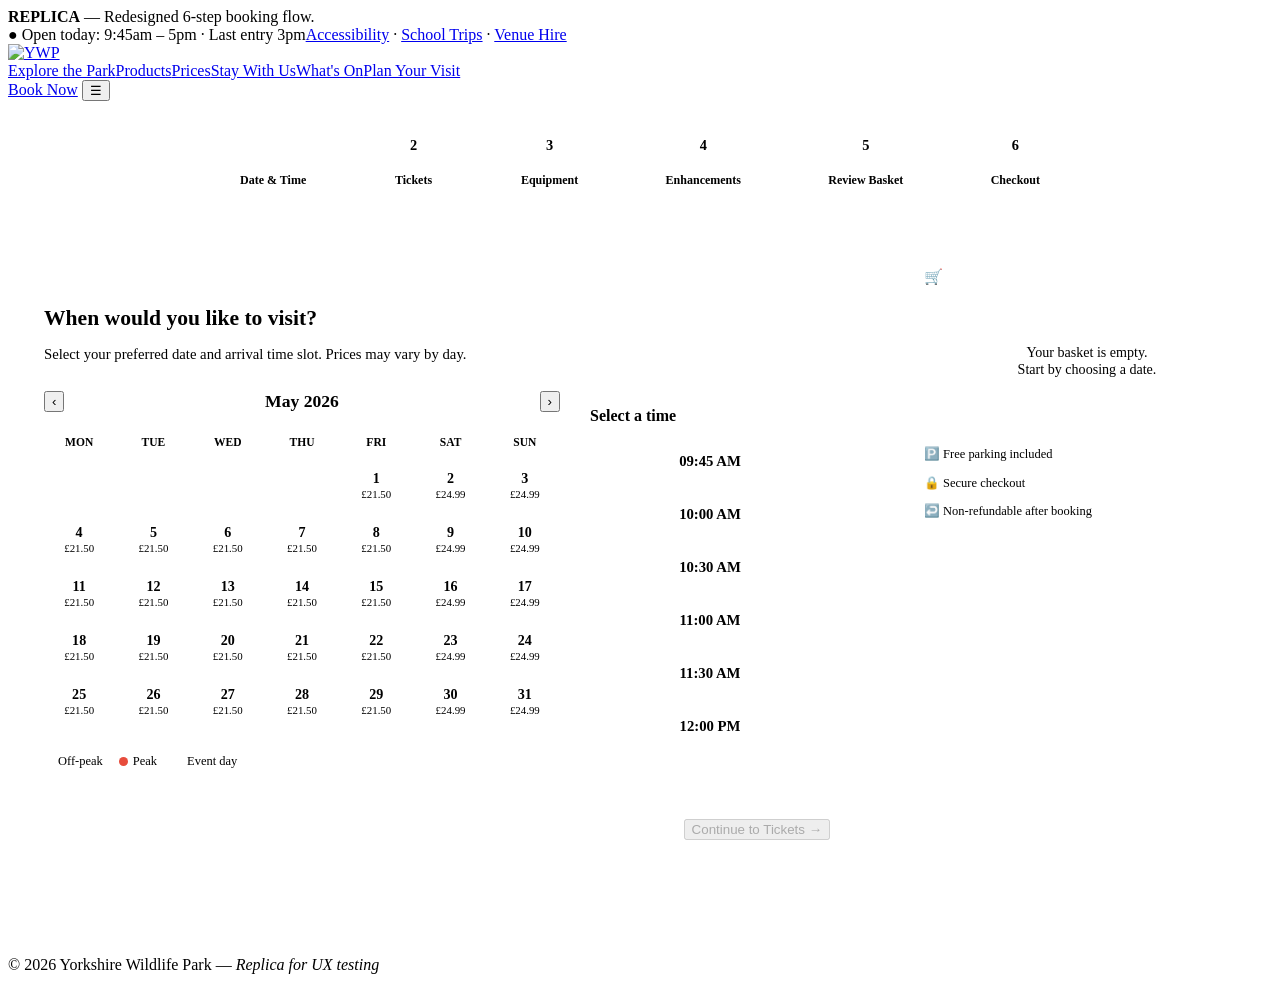
==== booking.html @ b97935c6 "Add files via upload" ====
<!doctype html>
<html lang="en">
<head>
<meta charset="utf-8">
<meta name="viewport" content="width=device-width,initial-scale=1">
<title>Book Your Visit — YWP Replica</title>
<link rel="stylesheet" href="css/styles.css">
<style>
/* =========================================================
   BOOKING FLOW v2 — 6-step journey per spec
   ========================================================= */

/* ---------- Progress stepper ---------- */
.booking-progress { background: var(--ywp-cream); padding: 24px 0; border-bottom: 1px solid var(--ywp-border); }
.stepper { display: flex; justify-content: space-between; position: relative; max-width: 800px; margin: 0 auto; }
.stepper::before { content:''; position:absolute; top:20px; left:50px; right:50px; height:3px; background:var(--ywp-border); z-index:0; }
.stepper::after { content:''; position:absolute; top:20px; left:50px; height:3px; background:var(--ywp-orange); z-index:1; transition:width 0.4s; width:var(--prog,0%); }
.st { position:relative; z-index:2; display:flex; flex-direction:column; align-items:center; gap:8px; }
.st .st-num { width:40px; height:40px; border-radius:50%; background:#fff; border:3px solid var(--ywp-border); display:flex; align-items:center; justify-content:center; font-weight:700; font-size:0.9rem; color:var(--ywp-muted); transition:all 0.3s; }
.st .st-label { font-size:0.75rem; font-weight:600; color:var(--ywp-muted); transition:color 0.3s; white-space:nowrap; }
.st.active .st-num { background:var(--ywp-green-700); border-color:var(--ywp-green-700); color:#fff; }
.st.active .st-label { color:var(--ywp-green-800); }
.st.done .st-num { background:var(--ywp-orange); border-color:var(--ywp-orange); color:#fff; }
.st.done .st-label { color:var(--ywp-orange-dk); }

/* ---------- Layout ---------- */
.bk-wrap { padding: 40px 0 80px; }
.bk-grid { display:grid; grid-template-columns:1fr 370px; gap:36px; align-items:start; }
.bk-panel { background:#fff; border-radius:var(--radius-lg); box-shadow:var(--shadow-sm); padding:36px; }
.bk-panel h2 { font-family:var(--font-body); font-size:1.35rem; font-weight:700; margin-bottom:6px; color:var(--ywp-green-900); }
.bk-panel .sub { color:var(--ywp-muted); font-size:0.92rem; margin-bottom:28px; }
.sp { display:none; }
.sp.vis { display:block; }

/* ---------- Step nav ---------- */
.snav { display:flex; justify-content:space-between; margin-top:30px; padding-top:20px; border-top:1px solid var(--ywp-border); }
.snav .bk-back { background:none; border:2px solid var(--ywp-border); color:var(--ywp-muted); padding:12px 24px; border-radius:999px; font-weight:700; font-family:var(--font-body); font-size:0.92rem; cursor:pointer; transition:all 0.15s; }
.snav .bk-back:hover { border-color:var(--ywp-green-700); color:var(--ywp-green-700); }
.snav .skip-link { align-self:center; font-size:0.88rem; color:var(--ywp-muted); }
.snav .skip-link a { color:var(--ywp-green-700); font-weight:600; }

/* ---------- STEP 1: Date & Time ---------- */
.dt-layout { display:grid; grid-template-columns:1fr 240px; gap:30px; }
.cal-head { display:flex; justify-content:space-between; align-items:center; margin-bottom:16px; }
.cal-head h3 { font-family:var(--font-body); font-size:1.1rem; color:var(--ywp-text); margin:0; }
.cal-arrows { display:flex; gap:6px; }
.cal-arrows button { width:34px; height:34px; border-radius:50%; border:2px solid var(--ywp-border); background:#fff; cursor:pointer; font-size:1rem; color:var(--ywp-green-800); transition:all 0.15s; }
.cal-arrows button:hover { background:var(--ywp-green-700); color:#fff; border-color:var(--ywp-green-700); }
.cg { display:grid; grid-template-columns:repeat(7,1fr); gap:4px; }
.cg .cdl { text-align:center; font-size:0.72rem; font-weight:700; color:var(--ywp-muted); padding:8px 0; text-transform:uppercase; }
.cg .cd { text-align:center; padding:8px 2px; border-radius:var(--radius-sm); cursor:pointer; border:2px solid transparent; transition:all 0.15s; position:relative; }
.cg .cd:hover { background:var(--ywp-cream); }
.cg .cd.sel { background:var(--ywp-green-700); color:#fff; border-color:var(--ywp-green-700); }
.cg .cd .cdn { font-weight:700; font-size:0.88rem; display:block; }
.cg .cd .cdp { font-size:0.68rem; color:var(--ywp-muted); display:block; margin-top:1px; }
.cg .cd.sel .cdp { color:rgba(255,255,255,0.8); }
.cg .cd.empty { cursor:default; }
.cg .cd.empty:hover { background:none; }
.cg .cd .cev { display:inline-block; width:7px; height:7px; border-radius:50%; background:var(--ywp-orange); position:absolute; top:4px; right:4px; }
.cal-legend { display:flex; gap:16px; margin-top:14px; padding-top:14px; border-top:1px solid var(--ywp-border); font-size:0.78rem; color:var(--ywp-muted); }
.cal-legend span { display:flex; align-items:center; gap:5px; }
.cal-legend .ldot { width:9px; height:9px; border-radius:50%; display:inline-block; }
.ldot.off { background:var(--ywp-green-500); }
.ldot.peak { background:#e74c3c; }
.ldot.ev { background:var(--ywp-orange); }

/* Time selector */
.time-panel h3 { font-family:var(--font-body); font-size:1rem; color:var(--ywp-text); margin-bottom:14px; }
.time-slots { display:flex; flex-direction:column; gap:8px; }
.ts { padding:14px 16px; border:2px solid var(--ywp-border); border-radius:var(--radius-sm); cursor:pointer; font-weight:600; font-size:0.92rem; color:var(--ywp-text); text-align:center; transition:all 0.15s; }
.ts:hover { border-color:var(--ywp-green-600); background:var(--ywp-cream); }
.ts.sel { border-color:var(--ywp-green-700); background:var(--ywp-green-700); color:#fff; }

.date-summary { background:var(--ywp-cream); border-radius:var(--radius-md); padding:16px 20px; margin-top:20px; display:none; }
.date-summary.vis { display:block; }
.date-summary h4 { font-family:var(--font-body); font-size:0.95rem; margin-bottom:4px; color:var(--ywp-green-800); }
.date-summary p { font-size:0.88rem; color:var(--ywp-muted); }

/* ---------- STEP 2: Tickets ---------- */
.acc-toggle { display:flex; align-items:center; justify-content:space-between; background:var(--ywp-cream); border-radius:var(--radius-md); padding:14px 20px; margin-bottom:24px; }
.acc-toggle span { font-weight:700; font-size:0.92rem; color:var(--ywp-text); }
.toggle-sw { position:relative; width:50px; height:28px; cursor:pointer; }
.toggle-sw input { opacity:0; width:0; height:0; }
.toggle-sw .slider { position:absolute; inset:0; background:var(--ywp-border); border-radius:14px; transition:0.3s; }
.toggle-sw .slider::before { content:''; position:absolute; width:22px; height:22px; border-radius:50%; background:#fff; left:3px; top:3px; transition:0.3s; }
.toggle-sw input:checked + .slider { background:var(--ywp-green-700); }
.toggle-sw input:checked + .slider::before { transform:translateX(22px); }

.tg-label { font-weight:700; font-size:0.82rem; text-transform:uppercase; letter-spacing:0.06em; color:var(--ywp-green-700); margin:24px 0 10px; padding-bottom:8px; border-bottom:2px solid var(--ywp-cream); }
.tg-label:first-of-type { margin-top:0; }

.tr { display:grid; grid-template-columns:1fr auto auto; gap:14px; padding:14px 0; border-bottom:1px solid var(--ywp-border); align-items:center; }
.tr:last-child { border-bottom:none; }
.tr .tn { font-weight:700; font-size:0.92rem; color:var(--ywp-text); }
.tr .td { font-size:0.8rem; color:var(--ywp-muted); margin-top:2px; }
.tr .tp { font-weight:700; font-size:0.95rem; color:var(--ywp-green-800); white-space:nowrap; }
.qc { display:flex; align-items:center; gap:6px; }
.qc button { width:34px; height:34px; border-radius:50%; border:none; background:var(--ywp-green-700); color:#fff; font-size:1.1rem; font-weight:700; cursor:pointer; display:flex; align-items:center; justify-content:center; transition:background 0.15s; }
.qc button:hover { background:var(--ywp-green-800); }
.qc .qv { width:34px; text-align:center; font-weight:700; font-size:1rem; }

.acc-group { display:none; }
.acc-group.vis { display:block; }

/* ---------- STEP 3 & 4: Cards (Equipment / Enhancements) ---------- */
.card-step-grid { display:grid; grid-template-columns:repeat(3,1fr); gap:24px; }
.cat-label { font-weight:700; font-size:0.88rem; text-transform:uppercase; letter-spacing:0.05em; color:var(--ywp-green-700); margin:30px 0 16px; }
.cat-label:first-of-type { margin-top:0; }
.pcard { background:#fff; border:2px solid var(--ywp-border); border-radius:var(--radius-lg); overflow:hidden; display:flex; flex-direction:column; transition:border-color 0.15s, transform 0.15s; }
.pcard:hover { border-color:var(--ywp-green-600); transform:translateY(-2px); }
.pcard.added { border-color:var(--ywp-orange); }
.pcard-img { height:160px; background-size:cover; background-position:center; }
.pcard-body { padding:20px; flex:1; display:flex; flex-direction:column; }
.pcard-body h4 { font-family:var(--font-body); font-weight:700; font-size:1rem; color:var(--ywp-text); margin-bottom:6px; }
.pcard-body p { font-size:0.85rem; color:var(--ywp-muted); line-height:1.4; margin-bottom:12px; flex:1; }
.pcard-price { font-weight:700; font-size:1.05rem; color:var(--ywp-orange); margin-bottom:14px; }
.pcard-qty { display:flex; align-items:center; gap:8px; }
.pcard-qty button { width:34px; height:34px; border-radius:50%; border:none; background:var(--ywp-green-700); color:#fff; font-size:1.1rem; font-weight:700; cursor:pointer; }
.pcard-qty button:hover { background:var(--ywp-green-800); }
.pcard-qty .pqv { min-width:30px; text-align:center; font-weight:700; font-size:1rem; }

/* ---------- STEP 5: Review ---------- */
.rv-section { background:var(--ywp-cream); border-radius:var(--radius-md); padding:22px; margin-bottom:20px; }
.rv-section h4 { font-family:var(--font-body); font-weight:700; font-size:0.85rem; text-transform:uppercase; letter-spacing:0.05em; color:var(--ywp-green-700); margin-bottom:12px; display:flex; justify-content:space-between; align-items:center; }
.rv-section h4 a { font-size:0.78rem; color:var(--ywp-orange); text-transform:none; letter-spacing:0; }
.rv-line { display:flex; justify-content:space-between; padding:7px 0; font-size:0.92rem; border-bottom:1px solid rgba(0,0,0,0.06); }
.rv-line:last-child { border-bottom:none; }
.rv-line .rvl { color:var(--ywp-text); }
.rv-line .rvv { font-weight:700; color:var(--ywp-green-800); }
.rv-total { display:flex; justify-content:space-between; padding:18px 0 0; margin-top:10px; border-top:3px solid var(--ywp-green-700); font-size:1.2rem; font-weight:700; color:var(--ywp-green-800); }
.promo-row { display:flex; gap:10px; margin-top:16px; }
.promo-row input { flex:1; padding:10px 14px; border:2px solid var(--ywp-border); border-radius:var(--radius-sm); font-family:var(--font-body); font-size:0.92rem; }
.promo-row input:focus { outline:none; border-color:var(--ywp-green-600); }

/* ---------- STEP 6: Checkout ---------- */
.form-row { display:grid; grid-template-columns:1fr 1fr; gap:16px; margin-bottom:16px; }
.form-row.full { grid-template-columns:1fr; }
.ff label { display:block; font-size:0.78rem; font-weight:700; color:var(--ywp-muted); text-transform:uppercase; letter-spacing:0.04em; margin-bottom:6px; }
.ff input, .ff select { width:100%; padding:12px 14px; border:2px solid var(--ywp-border); border-radius:var(--radius-sm); font-family:var(--font-body); font-size:0.92rem; }
.ff input:focus, .ff select:focus { outline:none; border-color:var(--ywp-green-600); }
.don-box { background:var(--ywp-cream); border-radius:var(--radius-md); padding:16px 20px; margin:24px 0; display:flex; gap:12px; align-items:flex-start; }
.don-box input[type="checkbox"] { margin-top:3px; width:18px; height:18px; accent-color:var(--ywp-green-700); }
.don-box label { font-size:0.9rem; color:var(--ywp-text); cursor:pointer; }

/* ---------- Sidebar basket ---------- */
.sb { position:sticky; top:90px; }
.sbc { background:#fff; border-radius:var(--radius-lg); box-shadow:var(--shadow-sm); overflow:hidden; }
.sb-hd { background:var(--ywp-green-800); color:#fff; padding:16px 22px; font-weight:700; font-size:0.95rem; }
.sb-bd { padding:18px 22px; }
.sb-empty { text-align:center; padding:24px 0; color:var(--ywp-muted); font-size:0.88rem; }
.sb-ln { display:flex; justify-content:space-between; padding:7px 0; font-size:0.88rem; border-bottom:1px solid var(--ywp-border); }
.sb-ln:last-of-type { border-bottom:none; }
.sb-ln .sbi { color:var(--ywp-text); }
.sb-ln .sba { font-weight:700; color:var(--ywp-green-800); }
.sb-disc { display:flex; justify-content:space-between; padding:7px 0; font-size:0.85rem; color:var(--ywp-orange); font-weight:600; }
.sb-tot { display:flex; justify-content:space-between; padding:14px 0 0; margin-top:8px; border-top:3px solid var(--ywp-green-700); font-weight:700; font-size:1.1rem; color:var(--ywp-green-800); }
.sb-ft { padding:0 22px 22px; }
.sb-ft .btn { width:100%; text-align:center; }
.sb-note { text-align:center; font-size:0.75rem; color:var(--ywp-muted); margin-top:8px; }
.sb-re { padding:14px 22px; background:var(--ywp-cream); border-top:1px solid var(--ywp-border); }
.sb-re p { font-size:0.78rem; color:var(--ywp-muted); margin-bottom:3px; }
.sb-re p:last-child { margin-bottom:0; }

/* ---------- Responsive ---------- */
@media (max-width:900px) {
  .bk-grid { grid-template-columns:1fr; }
  .sb { position:static; }
  .dt-layout { grid-template-columns:1fr; }
  .card-step-grid { grid-template-columns:repeat(2,1fr); }
  .form-row { grid-template-columns:1fr; }
}
@media (max-width:600px) {
  .stepper { gap:2px; }
  .st .st-label { font-size:0.65rem; }
  .card-step-grid { grid-template-columns:1fr; }
}
</style>
</head>
<body>

<div class="replica-banner"><strong>REPLICA</strong> — Redesigned 6-step booking flow.</div>
<div class="top-strip"><div class="container"><span class="open-now">● Open today: 9:45am – 5pm · Last entry 3pm</span><span><a href="#">Accessibility</a> · <a href="#">School Trips</a> · <a href="#">Venue Hire</a></span></div></div>
<header class="site-header"><div class="container">
  <a href="index.html" class="logo"><img src="https://www.yorkshirewildlifepark.com/media/x43p1ox4/ywp-primary-logo.svg" alt="YWP" class="logo-img"></a>
  <nav class="main-nav" id="main-nav"><a href="explore.html">Explore the Park</a><a href="products.html">Products</a><a href="tickets.html">Prices</a><a href="short-breaks.html">Stay With Us</a><a href="#">What's On</a><a href="plan.html">Plan Your Visit</a></nav>
  <a href="booking.html" class="btn btn-primary btn-sm">Book Now</a>
  <button class="mobile-toggle" aria-label="Menu" onclick="document.getElementById('main-nav').classList.toggle('open')">☰</button>
</div></header>

<!-- Stepper -->
<div class="booking-progress"><div class="container">
  <div class="stepper" id="stepper" style="--prog:0%;">
    <div class="st active" data-s="1"><span class="st-num">1</span><span class="st-label">Date &amp; Time</span></div>
    <div class="st" data-s="2"><span class="st-num">2</span><span class="st-label">Tickets</span></div>
    <div class="st" data-s="3"><span class="st-num">3</span><span class="st-label">Equipment</span></div>
    <div class="st" data-s="4"><span class="st-num">4</span><span class="st-label">Enhancements</span></div>
    <div class="st" data-s="5"><span class="st-num">5</span><span class="st-label">Review Basket</span></div>
    <div class="st" data-s="6"><span class="st-num">6</span><span class="st-label">Checkout</span></div>
  </div>
</div></div>

<div class="bk-wrap"><div class="container"><div class="bk-grid">

<!-- ===================== MAIN ===================== -->
<div id="mainCol">

<!-- STEP 1 -->
<div class="bk-panel sp vis" id="s1">
  <h2>When would you like to visit?</h2>
  <p class="sub">Select your preferred date and arrival time slot. Prices may vary by day.</p>
  <div class="dt-layout">
    <div>
      <div class="cal-head"><button class="cal-arrows" onclick="cM(-1)">‹</button><h3 id="cMo"></h3><button class="cal-arrows" onclick="cM(1)">›</button></div>
      <div class="cg" id="cG"></div>
      <div class="cal-legend">
        <span><span class="ldot off"></span> Off-peak</span>
        <span><span class="ldot peak"></span> Peak</span>
        <span><span class="ldot ev"></span> Event day</span>
      </div>
    </div>
    <div class="time-panel">
      <h3>Select a time</h3>
      <div class="time-slots" id="tSlots">
        <div class="ts" onclick="selTime(this,'09:45')">09:45 AM</div>
        <div class="ts" onclick="selTime(this,'10:00')">10:00 AM</div>
        <div class="ts" onclick="selTime(this,'10:30')">10:30 AM</div>
        <div class="ts" onclick="selTime(this,'11:00')">11:00 AM</div>
        <div class="ts" onclick="selTime(this,'11:30')">11:30 AM</div>
        <div class="ts" onclick="selTime(this,'12:00')">12:00 PM</div>
      </div>
    </div>
  </div>
  <div class="date-summary" id="dSum"><h4 id="dSumT"></h4><p id="dSumD"></p></div>
  <div class="snav"><div></div><button class="btn btn-primary" id="s1n" disabled onclick="go(2)">Continue to Tickets →</button></div>
</div>

<!-- STEP 2 -->
<div class="bk-panel sp" id="s2">
  <h2>Select your tickets</h2>
  <p class="sub">Prices shown for your selected date. Book online and save £3.50pp.</p>
  <div class="acc-toggle"><span>Show Accessible Tickets</span><label class="toggle-sw"><input type="checkbox" id="accTog" onchange="togAcc()"><span class="slider"></span></label></div>

  <div class="tg-label">Standard Tickets</div>
  <div class="tr"><div><div class="tn">Adult Admission</div><div class="td">Ages 16+</div></div><div class="tp">£21.50</div><div class="qc"><button onclick="adj('adult',-1)">−</button><span class="qv" id="q-adult">0</span><button onclick="adj('adult',1)">+</button></div></div>
  <div class="tr"><div><div class="tn">Concession Admission</div><div class="td">Senior 65+ or Student (NUS / TOTUM required)</div></div><div class="tp">£20.50</div><div class="qc"><button onclick="adj('conc',-1)">−</button><span class="qv" id="q-conc">0</span><button onclick="adj('conc',1)">+</button></div></div>
  <div class="tr"><div><div class="tn">Child Admission</div><div class="td">Ages 3–15. Must be accompanied by an adult.</div></div><div class="tp">£17.50</div><div class="qc"><button onclick="adj('child',-1)">−</button><span class="qv" id="q-child">0</span><button onclick="adj('child',1)">+</button></div></div>
  <div class="tr"><div><div class="tn">Under 3 Admission</div><div class="td">Free entry.</div></div><div class="tp">Free</div><div class="qc"><button onclick="adj('u3',-1)">−</button><span class="qv" id="q-u3">0</span><button onclick="adj('u3',1)">+</button></div></div>

  <div class="acc-group" id="accGrp">
    <div class="tg-label">Accessible Tickets</div>
    <div class="tr"><div><div class="tn">Accessible Adult</div><div class="td">Ages 16+. Blue Badge, DLA, PIP or similar required.</div></div><div class="tp">£13.50</div><div class="qc"><button onclick="adj('aa',-1)">−</button><span class="qv" id="q-aa">0</span><button onclick="adj('aa',1)">+</button></div></div>
    <div class="tr"><div><div class="tn">Accessible Child</div><div class="td">Ages 3–15. ID required.</div></div><div class="tp">£9.50</div><div class="qc"><button onclick="adj('ac',-1)">−</button><span class="qv" id="q-ac">0</span><button onclick="adj('ac',1)">+</button></div></div>
    <div class="tr"><div><div class="tn">Accessible Concession</div><div class="td">Senior 65+ or Student. ID required.</div></div><div class="tp">£12.50</div><div class="qc"><button onclick="adj('acon',-1)">−</button><span class="qv" id="q-acon">0</span><button onclick="adj('acon',1)">+</button></div></div>
    <div class="tr"><div><div class="tn">Official Carer</div><div class="td">One per accessible ticket holder.</div></div><div class="tp">£8.00</div><div class="qc"><button onclick="adj('carer',-1)">−</button><span class="qv" id="q-carer">0</span><button onclick="adj('carer',1)">+</button></div></div>
  </div>

  <div class="snav"><button class="bk-back" onclick="go(1)">← Back</button><button class="btn btn-primary" id="s2n" disabled onclick="go(3)">Continue to Equipment →</button></div>
</div>

<!-- STEP 3 -->
<div class="bk-panel sp" id="s3">
  <h2>Equipment Hire</h2>
  <p class="sub">Need any support equipment for your visit? These are practical essentials — skip if not needed.</p>
  <div class="card-step-grid" id="equipGrid">
    <div class="pcard" data-eid="wheelchair">
      <div class="pcard-img" style="background-image:url('https://www.yorkshirewildlifepark.com/media/0xfhej5p/ben-harrison-photography-www-benharrisonphotography-co-uk-53.jpg');"></div>
      <div class="pcard-body">
        <h4>Wheelchair Hire</h4>
        <p>Free wheelchair hire. Available from Guest Services when you check in.</p>
        <div class="pcard-price">Free</div>
        <div class="pcard-qty"><button onclick="adjE('wheelchair',-1)">−</button><span class="pqv" id="eq-wheelchair">0</span><button onclick="adjE('wheelchair',1)">+</button></div>
      </div>
    </div>
    <div class="pcard" data-eid="pushchair">
      <div class="pcard-img" style="background-image:url('https://www.yorkshirewildlifepark.com/media/px0isaks/oasis-adventure-play-zip-wire.jpg');"></div>
      <div class="pcard-body">
        <h4>Single Pushchair Hire</h4>
        <p>Perfect for younger guests. Available from 9:45am for the entire day.</p>
        <div class="pcard-price">£10.00</div>
        <div class="pcard-qty"><button onclick="adjE('pushchair',-1)">−</button><span class="pqv" id="eq-pushchair">0</span><button onclick="adjE('pushchair',1)">+</button></div>
      </div>
    </div>
    <div class="pcard" data-eid="scooter">
      <div class="pcard-img" style="background-image:url('https://www.yorkshirewildlifepark.com/media/s0nf1svi/better-vista.jpg');"></div>
      <div class="pcard-body">
        <h4>Mobility Scooter Hire</h4>
        <p>Full day hire from 9:45am. £50 refundable deposit required on the day.</p>
        <div class="pcard-price">£20.00</div>
        <div class="pcard-qty"><button onclick="adjE('scooter',-1)">−</button><span class="pqv" id="eq-scooter">0</span><button onclick="adjE('scooter',1)">+</button></div>
      </div>
    </div>
  </div>
  <div class="snav"><button class="bk-back" onclick="go(2)">← Back</button><span class="skip-link"><a href="#" onclick="go(4);return false">Skip this step</a></span><button class="btn btn-primary" onclick="go(4)">Continue to Enhancements →</button></div>
</div>

<!-- STEP 4 -->
<div class="bk-panel sp" id="s4">
  <h2>Enhance Your Visit</h2>
  <p class="sub">Add extras to make your day even more memorable. All optional — skip if you prefer.</p>

  <div class="cat-label">🍔 Food &amp; Drink</div>
  <div class="card-step-grid">
    <div class="pcard" data-eid="refill"><div class="pcard-img" style="background:linear-gradient(135deg,var(--ywp-green-700),var(--ywp-green-500));"></div><div class="pcard-body"><h4>Unlimited Refill Cup</h4><p>Unlimited soft drink refills all day at any park café.</p><div class="pcard-price">£5.00</div><div class="pcard-qty"><button onclick="adjN('refill',-1)">−</button><span class="pqv" id="en-refill">0</span><button onclick="adjN('refill',1)">+</button></div></div></div>
    <div class="pcard" data-eid="breakfast"><div class="pcard-img" style="background:linear-gradient(135deg,var(--ywp-orange),var(--ywp-orange-dk));"></div><div class="pcard-body"><h4>Breakfast Voucher</h4><p>Start your day with a full breakfast at The Yorkshire Hive restaurant.</p><div class="pcard-price">£9.50</div><div class="pcard-qty"><button onclick="adjN('breakfast',-1)">−</button><span class="pqv" id="en-breakfast">0</span><button onclick="adjN('breakfast',1)">+</button></div></div></div>
    <div class="pcard" data-eid="lunch"><div class="pcard-img" style="background:linear-gradient(135deg,var(--ywp-green-800),var(--ywp-green-600));"></div><div class="pcard-body"><h4>Lunch Meal Deal</h4><p>Main, side and a drink at any participating park restaurant.</p><div class="pcard-price">£12.00</div><div class="pcard-qty"><button onclick="adjN('lunch',-1)">−</button><span class="pqv" id="en-lunch">0</span><button onclick="adjN('lunch',1)">+</button></div></div></div>
  </div>

  <div class="cat-label">🐾 Experiences</div>
  <div class="card-step-grid">
    <div class="pcard" data-eid="giraffe"><div class="pcard-img" style="background-image:url('https://www.yorkshirewildlifepark.com/media/tj0fab3y/ywp-images-3207.jpg');"></div><div class="pcard-body"><h4>Giraffe Experience</h4><p>Hand-feed our giraffes. 60 mins. Ages 8+. Park admission included.</p><div class="pcard-price">£175.00 (2 people)</div><div class="pcard-qty"><button onclick="adjN('giraffe',-1)">−</button><span class="pqv" id="en-giraffe">0</span><button onclick="adjN('giraffe',1)">+</button></div></div></div>
    <div class="pcard" data-eid="lemur"><div class="pcard-img" style="background-image:url('https://www.yorkshirewildlifepark.com/media/sk4m4h0y/img_6288.jpg');"></div><div class="pcard-body"><h4>Lemur Experience</h4><p>Step inside the enclosure. 30 mins. Ages 4+. Park admission included.</p><div class="pcard-price">£65.00 (2 people)</div><div class="pcard-qty"><button onclick="adjN('lemur',-1)">−</button><span class="pqv" id="en-lemur">0</span><button onclick="adjN('lemur',1)">+</button></div></div></div>
    <div class="pcard" data-eid="polarbear"><div class="pcard-img" style="background-image:url('https://www.yorkshirewildlifepark.com/media/lvnplfl2/2025-project-polar-dr-ywp-20.jpg');"></div><div class="pcard-body"><h4>Polar Bear Experience</h4><p>Once-in-a-lifetime. 90 mins. Ages 16+. Park admission included.</p><div class="pcard-price">£450.00 (2 people)</div><div class="pcard-qty"><button onclick="adjN('polarbear',-1)">−</button><span class="pqv" id="en-polarbear">0</span><button onclick="adjN('polarbear',1)">+</button></div></div></div>
  </div>

  <div class="cat-label">🎯 Activities</div>
  <div class="card-step-grid">
    <div class="pcard" data-eid="play"><div class="pcard-img" style="background:linear-gradient(135deg,#f7c948,#d9640a);"></div><div class="pcard-body"><h4>Uproar Play Centre</h4><p>Unlimited indoor play session. Perfect for ages 2–12.</p><div class="pcard-price">£6.50</div><div class="pcard-qty"><button onclick="adjN('play',-1)">−</button><span class="pqv" id="en-play">0</span><button onclick="adjN('play',1)">+</button></div></div></div>
    <div class="pcard" data-eid="golf"><div class="pcard-img" style="background:linear-gradient(135deg,var(--ywp-green-600),var(--ywp-green-900));"></div><div class="pcard-body"><h4>Adventure Golf</h4><p>18-hole safari-themed course for all ages.</p><div class="pcard-price">£5.00</div><div class="pcard-qty"><button onclick="adjN('golf',-1)">−</button><span class="pqv" id="en-golf">0</span><button onclick="adjN('golf',1)">+</button></div></div></div>
  </div>

  <div class="cat-label">📸 Photography</div>
  <div class="card-step-grid">
    <div class="pcard" data-eid="photo"><div class="pcard-img" style="background:linear-gradient(135deg,#6b4c9a,#9b59b6);"></div><div class="pcard-body"><h4>Premium Photo Package</h4><p>All your professional photos from the day. Digital download.</p><div class="pcard-price">£15.00</div><div class="pcard-qty"><button onclick="adjN('photo',-1)">−</button><span class="pqv" id="en-photo">0</span><button onclick="adjN('photo',1)">+</button></div></div></div>
  </div>

  <div class="snav"><button class="bk-back" onclick="go(3)">← Back</button><span class="skip-link"><a href="#" onclick="go(5);return false">Skip this step</a></span><button class="btn btn-primary" onclick="go(5)">Continue to Review →</button></div>
</div>

<!-- STEP 5 -->
<div class="bk-panel sp" id="s5">
  <h2>Review Your Basket</h2>
  <p class="sub">Check everything looks right before payment.</p>
  <div id="reviewContent"></div>
  <div class="promo-row"><input type="text" placeholder="Promo code or voucher"><button class="btn btn-secondary btn-sm">Apply</button></div>
  <div class="snav"><button class="bk-back" onclick="go(4)">← Back</button><button class="btn btn-primary" onclick="go(6)">Continue to Payment →</button></div>
</div>

<!-- STEP 6 -->
<div class="bk-panel sp" id="s6">
  <h2>Checkout</h2>
  <p class="sub">Enter your details to complete your booking.</p>
  <div class="form-row"><div class="ff"><label>First Name</label><input type="text" placeholder="Alex"></div><div class="ff"><label>Last Name</label><input type="text" placeholder="Proven"></div></div>
  <div class="form-row"><div class="ff"><label>Email Address</label><input type="email" placeholder="you@example.com"></div><div class="ff"><label>Phone Number</label><input type="tel" placeholder="07700 000000"></div></div>
  <div class="form-row full"><div class="ff"><label>Billing Address</label><input type="text" placeholder="Address line 1"></div></div>
  <div class="form-row"><div class="ff"><label>City</label><input type="text"></div><div class="ff"><label>Postcode</label><input type="text"></div></div>
  <div class="form-row full"><div class="ff"><label>Payment Method</label><select><option>Credit / Debit Card</option><option>Apple Pay</option><option>Google Pay</option></select></div></div>
  <div class="don-box"><input type="checkbox" id="don"><label for="don">Round up my total to donate to the <strong>Wildlife Foundation</strong>. Every penny helps protect endangered species.</label></div>
  <div class="snav"><button class="bk-back" onclick="go(5)">← Back</button><button class="btn btn-primary btn-lg">Complete Booking →</button></div>
</div>

</div>

<!-- ===================== SIDEBAR ===================== -->
<aside class="sb">
  <div class="sbc">
    <div class="sb-hd">🛒 Your Basket</div>
    <div class="sb-bd" id="sbBd"><div class="sb-empty">Your basket is empty.<br>Start by choosing a date.</div></div>
    <div class="sb-ft" id="sbFt" style="display:none;"><button class="btn btn-primary" id="sbBtn" onclick="goNext()">Continue →</button><div class="sb-note">Book online &amp; save £3.50pp</div></div>
    <div class="sb-re"><p>🅿️ Free parking included</p><p>🔒 Secure checkout</p><p>↩️ Non-refundable after booking</p></div>
  </div>
</aside>

</div></div></div>

<footer class="site-footer"><div class="container"><div class="copyright">© 2026 Yorkshire Wildlife Park — <em>Replica for UX testing</em></div></div></footer>

<script>
// =========================================================
// BOOKING STATE
// =========================================================
const B = {
  date: null, time: null,
  tickets: { adult:0, conc:0, child:0, u3:0, aa:0, ac:0, acon:0, carer:0 },
  equipment: { wheelchair:0, pushchair:0, scooter:0 },
  enhancements: { refill:0, breakfast:0, lunch:0, giraffe:0, lemur:0, polarbear:0, play:0, golf:0, photo:0 },
  step: 1
};
const PRICES = { adult:21.50, conc:20.50, child:17.50, u3:0, aa:13.50, ac:9.50, acon:12.50, carer:8, wheelchair:0, pushchair:10, scooter:20, refill:5, breakfast:9.50, lunch:12, giraffe:175, lemur:65, polarbear:450, play:6.50, golf:5, photo:15 };
const NAMES = { adult:'Adult Admission',conc:'Concession Admission',child:'Child Admission',u3:'Under 3 Admission',aa:'Accessible Adult',ac:'Accessible Child',acon:'Accessible Concession',carer:'Official Carer',wheelchair:'Wheelchair Hire',pushchair:'Pushchair Hire',scooter:'Mobility Scooter',refill:'Refill Cup',breakfast:'Breakfast Voucher',lunch:'Lunch Meal Deal',giraffe:'Giraffe Experience',lemur:'Lemur Experience',polarbear:'Polar Bear Experience',play:'Uproar Play Centre',golf:'Adventure Golf',photo:'Photo Package' };

// =========================================================
// NAVIGATION
// =========================================================
function go(s) {
  B.step = s;
  document.querySelectorAll('.sp').forEach(p => p.classList.remove('vis'));
  document.getElementById('s'+s).classList.add('vis');
  // stepper
  const pcts = [0,0,16,32,50,68,85];
  document.getElementById('stepper').style.setProperty('--prog', pcts[s]+'%');
  document.querySelectorAll('.st').forEach(st => {
    const n = +st.dataset.s;
    st.classList.remove('active','done');
    if (n === s) st.classList.add('active');
    else if (n < s) st.classList.add('done');
  });
  if (s === 5) renderReview();
  updateBasket();
  window.scrollTo(0,0);
}
function goNext() {
  if (B.step < 6) go(B.step + 1);
}

// =========================================================
// CALENDAR
// =========================================================
let cYear = 2026, cMonth = 4; // May 2026 (0-indexed)
const MONTHS = ['January','February','March','April','May','June','July','August','September','October','November','December'];
const DAYS = ['Mon','Tue','Wed','Thu','Fri','Sat','Sun'];
const EVENTS = { '2026-5-1':1,'2026-5-2':1,'2026-5-3':1,'2026-5-25':1,'2026-8-7':1,'2026-8-8':1 };

function cM(d) { cMonth += d; if(cMonth>11){cMonth=0;cYear++} if(cMonth<0){cMonth=11;cYear--} renderCal(); }

function renderCal() {
  document.getElementById('cMo').textContent = MONTHS[cMonth] + ' ' + cYear;
  const g = document.getElementById('cG');
  g.innerHTML = DAYS.map(d => '<div class="cdl">'+d+'</div>').join('');
  const first = new Date(cYear, cMonth, 1);
  let startDay = first.getDay() - 1; if (startDay < 0) startDay = 6;
  const daysInMonth = new Date(cYear, cMonth+1, 0).getDate();
  for (let i = 0; i < startDay; i++) g.innerHTML += '<div class="cd empty"></div>';
  for (let d = 1; d <= daysInMonth; d++) {
    const dow = new Date(cYear, cMonth, d).getDay();
    const isWE = dow === 0 || dow === 6;
    const key = cYear+'-'+(cMonth+1)+'-'+d;
    const isEvent = EVENTS[key];
    const price = isWE ? '£24.99' : '£21.50';
    const sel = B.date === key ? ' sel' : '';
    let html = '<div class="cd'+sel+'" onclick="selDate('+d+')">';
    html += '<span class="cdn">'+d+'</span><span class="cdp">'+price+'</span>';
    if (isEvent) html += '<span class="cev"></span>';
    html += '</div>';
    g.innerHTML += html;
  }
}

function selDate(d) {
  B.date = cYear+'-'+(cMonth+1)+'-'+d;
  renderCal();
  const dow = new Date(cYear, cMonth, d).getDay();
  const ds = document.getElementById('dSum');
  ds.classList.add('vis');
  const dayNames = ['Sunday','Monday','Tuesday','Wednesday','Thursday','Friday','Saturday'];
  document.getElementById('dSumT').textContent = dayNames[dow]+' '+d+' '+MONTHS[cMonth]+' '+cYear;
  const isWE = dow===0||dow===6;
  document.getElementById('dSumD').textContent = (isWE?'Off-peak weekend':'Off-peak weekday')+' — Park open 9:45am – 5pm.';
  checkS1();
}

function selTime(el, t) {
  B.time = t;
  document.querySelectorAll('.ts').forEach(s => s.classList.remove('sel'));
  el.classList.add('sel');
  checkS1();
}

function checkS1() {
  document.getElementById('s1n').disabled = !(B.date && B.time);
  updateBasket();
}

// =========================================================
// TICKETS
// =========================================================
function adj(id, d) {
  B.tickets[id] = Math.max(0, B.tickets[id] + d);
  document.getElementById('q-'+id).textContent = B.tickets[id];
  const hasTickets = Object.values(B.tickets).some(v => v > 0);
  document.getElementById('s2n').disabled = !hasTickets;
  updateBasket();
}
function togAcc() {
  const show = document.getElementById('accTog').checked;
  document.getElementById('accGrp').classList.toggle('vis', show);
}

// =========================================================
// EQUIPMENT
// =========================================================
function adjE(id, d) {
  B.equipment[id] = Math.max(0, B.equipment[id] + d);
  document.getElementById('eq-'+id).textContent = B.equipment[id];
  updateBasket();
}

// =========================================================
// ENHANCEMENTS
// =========================================================
function adjN(id, d) {
  B.enhancements[id] = Math.max(0, B.enhancements[id] + d);
  document.getElementById('en-'+id).textContent = B.enhancements[id];
  updateBasket();
}

// =========================================================
// BASKET
// =========================================================
function updateBasket() {
  const bd = document.getElementById('sbBd');
  const ft = document.getElementById('sbFt');
  let lines = [];
  let total = 0;

  // Date/time
  if (B.date && B.time) {
    const p = B.date.split('-');
    lines.push({ label: '📅 '+p[2]+'/'+p[1]+'/'+p[0]+' at '+B.time, amount: null });
  }

  // Tickets
  for (const [k,v] of Object.entries(B.tickets)) {
    if (v > 0) { const sub = v * PRICES[k]; total += sub; lines.push({ label: v+'× '+NAMES[k], amount: '£'+sub.toFixed(2) }); }
  }
  // Equipment
  for (const [k,v] of Object.entries(B.equipment)) {
    if (v > 0) { const sub = v * PRICES[k]; total += sub; lines.push({ label: v+'× '+NAMES[k], amount: sub > 0 ? '£'+sub.toFixed(2) : 'Free' }); }
  }
  // Enhancements
  for (const [k,v] of Object.entries(B.enhancements)) {
    if (v > 0) { const sub = v * PRICES[k]; total += sub; lines.push({ label: v+'× '+NAMES[k], amount: '£'+sub.toFixed(2) }); }
  }

  if (lines.length === 0 || (lines.length === 1 && lines[0].amount === null)) {
    bd.innerHTML = '<div class="sb-empty">Your basket is empty.<br>Start by choosing a date.</div>';
    ft.style.display = 'none';
    return;
  }

  let h = '';
  lines.forEach(l => {
    if (l.amount === null) h += '<div class="sb-ln"><span class="sbi" style="font-weight:600;">'+l.label+'</span></div>';
    else h += '<div class="sb-ln"><span class="sbi">'+l.label+'</span><span class="sba">'+l.amount+'</span></div>';
  });

  // Discount
  const ticketCount = Object.values(B.tickets).reduce((a,b)=>a+b,0);
  const discount = ticketCount * 3.50;
  if (discount > 0) {
    h += '<div class="sb-disc"><span>Online saving ('+ticketCount+' tickets)</span><span>−£'+discount.toFixed(2)+'</span></div>';
    total -= discount;
  }

  h += '<div class="sb-tot"><span>Total</span><span>£'+total.toFixed(2)+'</span></div>';
  bd.innerHTML = h;
  ft.style.display = 'block';
}

// =========================================================
// REVIEW (Step 5)
// =========================================================
function renderReview() {
  let h = '';

  // Date
  if (B.date) {
    const p = B.date.split('-');
    h += '<div class="rv-section"><h4>Date &amp; Time <a href="#" onclick="go(1);return false">Edit</a></h4>';
    h += '<div class="rv-line"><span class="rvl">'+p[2]+'/'+p[1]+'/'+p[0]+' at '+B.time+'</span><span class="rvv">—</span></div></div>';
  }

  // Tickets
  const tLines = Object.entries(B.tickets).filter(([k,v])=>v>0);
  if (tLines.length) {
    h += '<div class="rv-section"><h4>Tickets <a href="#" onclick="go(2);return false">Edit</a></h4>';
    let tTotal = 0;
    tLines.forEach(([k,v]) => { const sub=v*PRICES[k]; tTotal+=sub; h+='<div class="rv-line"><span class="rvl">'+v+'× '+NAMES[k]+'</span><span class="rvv">£'+sub.toFixed(2)+'</span></div>'; });
    h += '</div>';
  }

  // Equipment
  const eLines = Object.entries(B.equipment).filter(([k,v])=>v>0);
  if (eLines.length) {
    h += '<div class="rv-section"><h4>Equipment <a href="#" onclick="go(3);return false">Edit</a></h4>';
    eLines.forEach(([k,v]) => { const sub=v*PRICES[k]; h+='<div class="rv-line"><span class="rvl">'+v+'× '+NAMES[k]+'</span><span class="rvv">'+(sub>0?'£'+sub.toFixed(2):'Free')+'</span></div>'; });
    h += '</div>';
  }

  // Enhancements
  const nLines = Object.entries(B.enhancements).filter(([k,v])=>v>0);
  if (nLines.length) {
    h += '<div class="rv-section"><h4>Enhancements <a href="#" onclick="go(4);return false">Edit</a></h4>';
    nLines.forEach(([k,v]) => { const sub=v*PRICES[k]; h+='<div class="rv-line"><span class="rvl">'+v+'× '+NAMES[k]+'</span><span class="rvv">£'+sub.toFixed(2)+'</span></div>'; });
    h += '</div>';
  }

  // Total
  let total = 0;
  for (const [k,v] of Object.entries(B.tickets)) total += v * PRICES[k];
  for (const [k,v] of Object.entries(B.equipment)) total += v * PRICES[k];
  for (const [k,v] of Object.entries(B.enhancements)) total += v * PRICES[k];
  const ticketCount = Object.values(B.tickets).reduce((a,b)=>a+b,0);
  const discount = ticketCount * 3.50;
  if (discount > 0) {
    h += '<div class="rv-line discount" style="color:var(--ywp-orange);font-weight:600;padding:8px 0;"><span class="rvl">Online booking discount ('+ticketCount+' tickets)</span><span class="rvv">−£'+discount.toFixed(2)+'</span></div>';
    total -= discount;
  }
  h += '<div class="rv-total"><span>Total</span><span>£'+total.toFixed(2)+'</span></div>';

  document.getElementById('reviewContent').innerHTML = h;
}

// Init
renderCal();
</script>
</body>
</html>
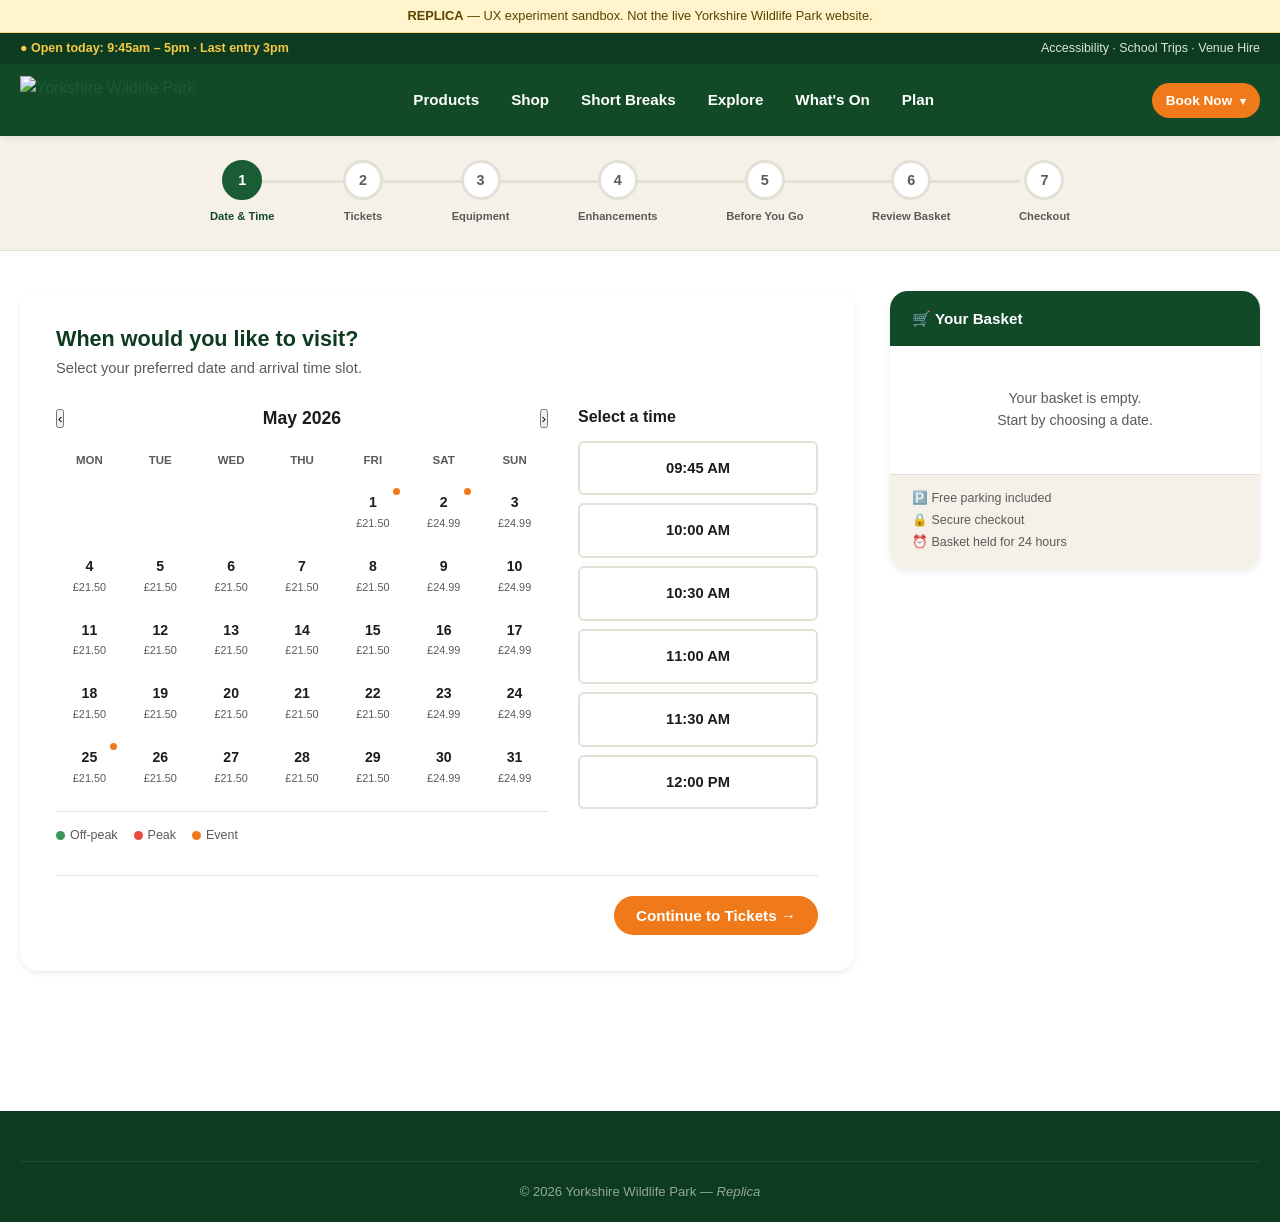
==== commit d9655966: "Add files via upload" ====
--- a/booking.html
+++ b/booking.html
@@ -1,607 +1,400 @@
 <!doctype html>
 <html lang="en">
 <head>
-<meta charset="utf-8">
-<meta name="viewport" content="width=device-width,initial-scale=1">
+<meta charset="utf-8"><meta name="viewport" content="width=device-width,initial-scale=1">
 <title>Book Your Visit — YWP Replica</title>
 <link rel="stylesheet" href="css/styles.css">
+<link rel="stylesheet" href="css/products.css">
 <style>
-/* =========================================================
-   BOOKING FLOW v2 — 6-step journey per spec
-   ========================================================= */
-
-/* ---------- Progress stepper ---------- */
-.booking-progress { background: var(--ywp-cream); padding: 24px 0; border-bottom: 1px solid var(--ywp-border); }
-.stepper { display: flex; justify-content: space-between; position: relative; max-width: 800px; margin: 0 auto; }
-.stepper::before { content:''; position:absolute; top:20px; left:50px; right:50px; height:3px; background:var(--ywp-border); z-index:0; }
-.stepper::after { content:''; position:absolute; top:20px; left:50px; height:3px; background:var(--ywp-orange); z-index:1; transition:width 0.4s; width:var(--prog,0%); }
-.st { position:relative; z-index:2; display:flex; flex-direction:column; align-items:center; gap:8px; }
-.st .st-num { width:40px; height:40px; border-radius:50%; background:#fff; border:3px solid var(--ywp-border); display:flex; align-items:center; justify-content:center; font-weight:700; font-size:0.9rem; color:var(--ywp-muted); transition:all 0.3s; }
-.st .st-label { font-size:0.75rem; font-weight:600; color:var(--ywp-muted); transition:color 0.3s; white-space:nowrap; }
-.st.active .st-num { background:var(--ywp-green-700); border-color:var(--ywp-green-700); color:#fff; }
-.st.active .st-label { color:var(--ywp-green-800); }
-.st.done .st-num { background:var(--ywp-orange); border-color:var(--ywp-orange); color:#fff; }
-.st.done .st-label { color:var(--ywp-orange-dk); }
-
-/* ---------- Layout ---------- */
-.bk-wrap { padding: 40px 0 80px; }
-.bk-grid { display:grid; grid-template-columns:1fr 370px; gap:36px; align-items:start; }
-.bk-panel { background:#fff; border-radius:var(--radius-lg); box-shadow:var(--shadow-sm); padding:36px; }
-.bk-panel h2 { font-family:var(--font-body); font-size:1.35rem; font-weight:700; margin-bottom:6px; color:var(--ywp-green-900); }
-.bk-panel .sub { color:var(--ywp-muted); font-size:0.92rem; margin-bottom:28px; }
-.sp { display:none; }
-.sp.vis { display:block; }
-
-/* ---------- Step nav ---------- */
-.snav { display:flex; justify-content:space-between; margin-top:30px; padding-top:20px; border-top:1px solid var(--ywp-border); }
-.snav .bk-back { background:none; border:2px solid var(--ywp-border); color:var(--ywp-muted); padding:12px 24px; border-radius:999px; font-weight:700; font-family:var(--font-body); font-size:0.92rem; cursor:pointer; transition:all 0.15s; }
-.snav .bk-back:hover { border-color:var(--ywp-green-700); color:var(--ywp-green-700); }
-.snav .skip-link { align-self:center; font-size:0.88rem; color:var(--ywp-muted); }
-.snav .skip-link a { color:var(--ywp-green-700); font-weight:600; }
-
-/* ---------- STEP 1: Date & Time ---------- */
-.dt-layout { display:grid; grid-template-columns:1fr 240px; gap:30px; }
-.cal-head { display:flex; justify-content:space-between; align-items:center; margin-bottom:16px; }
-.cal-head h3 { font-family:var(--font-body); font-size:1.1rem; color:var(--ywp-text); margin:0; }
-.cal-arrows { display:flex; gap:6px; }
-.cal-arrows button { width:34px; height:34px; border-radius:50%; border:2px solid var(--ywp-border); background:#fff; cursor:pointer; font-size:1rem; color:var(--ywp-green-800); transition:all 0.15s; }
-.cal-arrows button:hover { background:var(--ywp-green-700); color:#fff; border-color:var(--ywp-green-700); }
-.cg { display:grid; grid-template-columns:repeat(7,1fr); gap:4px; }
-.cg .cdl { text-align:center; font-size:0.72rem; font-weight:700; color:var(--ywp-muted); padding:8px 0; text-transform:uppercase; }
-.cg .cd { text-align:center; padding:8px 2px; border-radius:var(--radius-sm); cursor:pointer; border:2px solid transparent; transition:all 0.15s; position:relative; }
-.cg .cd:hover { background:var(--ywp-cream); }
-.cg .cd.sel { background:var(--ywp-green-700); color:#fff; border-color:var(--ywp-green-700); }
-.cg .cd .cdn { font-weight:700; font-size:0.88rem; display:block; }
-.cg .cd .cdp { font-size:0.68rem; color:var(--ywp-muted); display:block; margin-top:1px; }
-.cg .cd.sel .cdp { color:rgba(255,255,255,0.8); }
-.cg .cd.empty { cursor:default; }
-.cg .cd.empty:hover { background:none; }
-.cg .cd .cev { display:inline-block; width:7px; height:7px; border-radius:50%; background:var(--ywp-orange); position:absolute; top:4px; right:4px; }
-.cal-legend { display:flex; gap:16px; margin-top:14px; padding-top:14px; border-top:1px solid var(--ywp-border); font-size:0.78rem; color:var(--ywp-muted); }
-.cal-legend span { display:flex; align-items:center; gap:5px; }
-.cal-legend .ldot { width:9px; height:9px; border-radius:50%; display:inline-block; }
-.ldot.off { background:var(--ywp-green-500); }
-.ldot.peak { background:#e74c3c; }
-.ldot.ev { background:var(--ywp-orange); }
-
-/* Time selector */
-.time-panel h3 { font-family:var(--font-body); font-size:1rem; color:var(--ywp-text); margin-bottom:14px; }
-.time-slots { display:flex; flex-direction:column; gap:8px; }
-.ts { padding:14px 16px; border:2px solid var(--ywp-border); border-radius:var(--radius-sm); cursor:pointer; font-weight:600; font-size:0.92rem; color:var(--ywp-text); text-align:center; transition:all 0.15s; }
-.ts:hover { border-color:var(--ywp-green-600); background:var(--ywp-cream); }
-.ts.sel { border-color:var(--ywp-green-700); background:var(--ywp-green-700); color:#fff; }
-
-.date-summary { background:var(--ywp-cream); border-radius:var(--radius-md); padding:16px 20px; margin-top:20px; display:none; }
-.date-summary.vis { display:block; }
-.date-summary h4 { font-family:var(--font-body); font-size:0.95rem; margin-bottom:4px; color:var(--ywp-green-800); }
-.date-summary p { font-size:0.88rem; color:var(--ywp-muted); }
-
-/* ---------- STEP 2: Tickets ---------- */
-.acc-toggle { display:flex; align-items:center; justify-content:space-between; background:var(--ywp-cream); border-radius:var(--radius-md); padding:14px 20px; margin-bottom:24px; }
-.acc-toggle span { font-weight:700; font-size:0.92rem; color:var(--ywp-text); }
-.toggle-sw { position:relative; width:50px; height:28px; cursor:pointer; }
-.toggle-sw input { opacity:0; width:0; height:0; }
-.toggle-sw .slider { position:absolute; inset:0; background:var(--ywp-border); border-radius:14px; transition:0.3s; }
-.toggle-sw .slider::before { content:''; position:absolute; width:22px; height:22px; border-radius:50%; background:#fff; left:3px; top:3px; transition:0.3s; }
-.toggle-sw input:checked + .slider { background:var(--ywp-green-700); }
-.toggle-sw input:checked + .slider::before { transform:translateX(22px); }
-
-.tg-label { font-weight:700; font-size:0.82rem; text-transform:uppercase; letter-spacing:0.06em; color:var(--ywp-green-700); margin:24px 0 10px; padding-bottom:8px; border-bottom:2px solid var(--ywp-cream); }
-.tg-label:first-of-type { margin-top:0; }
-
-.tr { display:grid; grid-template-columns:1fr auto auto; gap:14px; padding:14px 0; border-bottom:1px solid var(--ywp-border); align-items:center; }
-.tr:last-child { border-bottom:none; }
-.tr .tn { font-weight:700; font-size:0.92rem; color:var(--ywp-text); }
-.tr .td { font-size:0.8rem; color:var(--ywp-muted); margin-top:2px; }
-.tr .tp { font-weight:700; font-size:0.95rem; color:var(--ywp-green-800); white-space:nowrap; }
-.qc { display:flex; align-items:center; gap:6px; }
-.qc button { width:34px; height:34px; border-radius:50%; border:none; background:var(--ywp-green-700); color:#fff; font-size:1.1rem; font-weight:700; cursor:pointer; display:flex; align-items:center; justify-content:center; transition:background 0.15s; }
-.qc button:hover { background:var(--ywp-green-800); }
-.qc .qv { width:34px; text-align:center; font-weight:700; font-size:1rem; }
-
-.acc-group { display:none; }
-.acc-group.vis { display:block; }
-
-/* ---------- STEP 3 & 4: Cards (Equipment / Enhancements) ---------- */
-.card-step-grid { display:grid; grid-template-columns:repeat(3,1fr); gap:24px; }
-.cat-label { font-weight:700; font-size:0.88rem; text-transform:uppercase; letter-spacing:0.05em; color:var(--ywp-green-700); margin:30px 0 16px; }
-.cat-label:first-of-type { margin-top:0; }
-.pcard { background:#fff; border:2px solid var(--ywp-border); border-radius:var(--radius-lg); overflow:hidden; display:flex; flex-direction:column; transition:border-color 0.15s, transform 0.15s; }
-.pcard:hover { border-color:var(--ywp-green-600); transform:translateY(-2px); }
-.pcard.added { border-color:var(--ywp-orange); }
-.pcard-img { height:160px; background-size:cover; background-position:center; }
-.pcard-body { padding:20px; flex:1; display:flex; flex-direction:column; }
-.pcard-body h4 { font-family:var(--font-body); font-weight:700; font-size:1rem; color:var(--ywp-text); margin-bottom:6px; }
-.pcard-body p { font-size:0.85rem; color:var(--ywp-muted); line-height:1.4; margin-bottom:12px; flex:1; }
-.pcard-price { font-weight:700; font-size:1.05rem; color:var(--ywp-orange); margin-bottom:14px; }
-.pcard-qty { display:flex; align-items:center; gap:8px; }
-.pcard-qty button { width:34px; height:34px; border-radius:50%; border:none; background:var(--ywp-green-700); color:#fff; font-size:1.1rem; font-weight:700; cursor:pointer; }
-.pcard-qty button:hover { background:var(--ywp-green-800); }
-.pcard-qty .pqv { min-width:30px; text-align:center; font-weight:700; font-size:1rem; }
-
-/* ---------- STEP 5: Review ---------- */
-.rv-section { background:var(--ywp-cream); border-radius:var(--radius-md); padding:22px; margin-bottom:20px; }
-.rv-section h4 { font-family:var(--font-body); font-weight:700; font-size:0.85rem; text-transform:uppercase; letter-spacing:0.05em; color:var(--ywp-green-700); margin-bottom:12px; display:flex; justify-content:space-between; align-items:center; }
-.rv-section h4 a { font-size:0.78rem; color:var(--ywp-orange); text-transform:none; letter-spacing:0; }
-.rv-line { display:flex; justify-content:space-between; padding:7px 0; font-size:0.92rem; border-bottom:1px solid rgba(0,0,0,0.06); }
-.rv-line:last-child { border-bottom:none; }
-.rv-line .rvl { color:var(--ywp-text); }
-.rv-line .rvv { font-weight:700; color:var(--ywp-green-800); }
-.rv-total { display:flex; justify-content:space-between; padding:18px 0 0; margin-top:10px; border-top:3px solid var(--ywp-green-700); font-size:1.2rem; font-weight:700; color:var(--ywp-green-800); }
-.promo-row { display:flex; gap:10px; margin-top:16px; }
-.promo-row input { flex:1; padding:10px 14px; border:2px solid var(--ywp-border); border-radius:var(--radius-sm); font-family:var(--font-body); font-size:0.92rem; }
-.promo-row input:focus { outline:none; border-color:var(--ywp-green-600); }
-
-/* ---------- STEP 6: Checkout ---------- */
-.form-row { display:grid; grid-template-columns:1fr 1fr; gap:16px; margin-bottom:16px; }
-.form-row.full { grid-template-columns:1fr; }
-.ff label { display:block; font-size:0.78rem; font-weight:700; color:var(--ywp-muted); text-transform:uppercase; letter-spacing:0.04em; margin-bottom:6px; }
-.ff input, .ff select { width:100%; padding:12px 14px; border:2px solid var(--ywp-border); border-radius:var(--radius-sm); font-family:var(--font-body); font-size:0.92rem; }
-.ff input:focus, .ff select:focus { outline:none; border-color:var(--ywp-green-600); }
-.don-box { background:var(--ywp-cream); border-radius:var(--radius-md); padding:16px 20px; margin:24px 0; display:flex; gap:12px; align-items:flex-start; }
-.don-box input[type="checkbox"] { margin-top:3px; width:18px; height:18px; accent-color:var(--ywp-green-700); }
-.don-box label { font-size:0.9rem; color:var(--ywp-text); cursor:pointer; }
-
-/* ---------- Sidebar basket ---------- */
-.sb { position:sticky; top:90px; }
-.sbc { background:#fff; border-radius:var(--radius-lg); box-shadow:var(--shadow-sm); overflow:hidden; }
-.sb-hd { background:var(--ywp-green-800); color:#fff; padding:16px 22px; font-weight:700; font-size:0.95rem; }
-.sb-bd { padding:18px 22px; }
-.sb-empty { text-align:center; padding:24px 0; color:var(--ywp-muted); font-size:0.88rem; }
-.sb-ln { display:flex; justify-content:space-between; padding:7px 0; font-size:0.88rem; border-bottom:1px solid var(--ywp-border); }
-.sb-ln:last-of-type { border-bottom:none; }
-.sb-ln .sbi { color:var(--ywp-text); }
-.sb-ln .sba { font-weight:700; color:var(--ywp-green-800); }
-.sb-disc { display:flex; justify-content:space-between; padding:7px 0; font-size:0.85rem; color:var(--ywp-orange); font-weight:600; }
-.sb-tot { display:flex; justify-content:space-between; padding:14px 0 0; margin-top:8px; border-top:3px solid var(--ywp-green-700); font-weight:700; font-size:1.1rem; color:var(--ywp-green-800); }
-.sb-ft { padding:0 22px 22px; }
-.sb-ft .btn { width:100%; text-align:center; }
-.sb-note { text-align:center; font-size:0.75rem; color:var(--ywp-muted); margin-top:8px; }
-.sb-re { padding:14px 22px; background:var(--ywp-cream); border-top:1px solid var(--ywp-border); }
-.sb-re p { font-size:0.78rem; color:var(--ywp-muted); margin-bottom:3px; }
-.sb-re p:last-child { margin-bottom:0; }
-
-/* ---------- Responsive ---------- */
-@media (max-width:900px) {
-  .bk-grid { grid-template-columns:1fr; }
-  .sb { position:static; }
-  .dt-layout { grid-template-columns:1fr; }
-  .card-step-grid { grid-template-columns:repeat(2,1fr); }
-  .form-row { grid-template-columns:1fr; }
-}
-@media (max-width:600px) {
-  .stepper { gap:2px; }
-  .st .st-label { font-size:0.65rem; }
-  .card-step-grid { grid-template-columns:1fr; }
-}
+/* BOOKING FLOW v3 — 7-step with persistent basket */
+.booking-progress{background:var(--ywp-cream);padding:24px 0;border-bottom:1px solid var(--ywp-border)}
+.stepper{display:flex;justify-content:space-between;position:relative;max-width:860px;margin:0 auto}
+.stepper::before{content:'';position:absolute;top:20px;left:50px;right:50px;height:3px;background:var(--ywp-border);z-index:0}
+.stepper::after{content:'';position:absolute;top:20px;left:50px;height:3px;background:var(--ywp-orange);z-index:1;transition:width .4s;width:var(--prog,0%)}
+.st{position:relative;z-index:2;display:flex;flex-direction:column;align-items:center;gap:8px}
+.st .st-num{width:40px;height:40px;border-radius:50%;background:#fff;border:3px solid var(--ywp-border);display:flex;align-items:center;justify-content:center;font-weight:700;font-size:.9rem;color:var(--ywp-muted);transition:all .3s}
+.st .st-label{font-size:.7rem;font-weight:600;color:var(--ywp-muted);white-space:nowrap}
+.st.active .st-num{background:var(--ywp-green-700);border-color:var(--ywp-green-700);color:#fff}
+.st.active .st-label{color:var(--ywp-green-800)}
+.st.done .st-num{background:var(--ywp-orange);border-color:var(--ywp-orange);color:#fff}
+.st.done .st-label{color:var(--ywp-orange-dk)}
+.bk-wrap{padding:40px 0 80px}
+.bk-grid{display:grid;grid-template-columns:1fr 370px;gap:36px;align-items:start}
+.bk-panel{background:#fff;border-radius:var(--radius-lg);box-shadow:var(--shadow-sm);padding:36px}
+.bk-panel h2{font-family:var(--font-body);font-size:1.35rem;font-weight:700;margin-bottom:6px;color:var(--ywp-green-900)}
+.bk-panel .sub{color:var(--ywp-muted);font-size:.92rem;margin-bottom:28px}
+.sp{display:none}.sp.vis{display:block}
+.snav{display:flex;justify-content:space-between;margin-top:30px;padding-top:20px;border-top:1px solid var(--ywp-border)}
+.snav .bk-back{background:none;border:2px solid var(--ywp-border);color:var(--ywp-muted);padding:12px 24px;border-radius:999px;font-weight:700;font-family:var(--font-body);font-size:.92rem;cursor:pointer}
+.snav .bk-back:hover{border-color:var(--ywp-green-700);color:var(--ywp-green-700)}
+.snav .skip-link{align-self:center;font-size:.88rem;color:var(--ywp-muted)}
+.snav .skip-link a{color:var(--ywp-green-700);font-weight:600}
+/* Calendar */
+.dt-layout{display:grid;grid-template-columns:1fr 240px;gap:30px}
+.cal-head{display:flex;justify-content:space-between;align-items:center;margin-bottom:16px}
+.cal-head h3{font-family:var(--font-body);font-size:1.1rem;color:var(--ywp-text);margin:0}
+.cal-arrows button{width:34px;height:34px;border-radius:50%;border:2px solid var(--ywp-border);background:#fff;cursor:pointer;font-size:1rem;color:var(--ywp-green-800)}
+.cal-arrows button:hover{background:var(--ywp-green-700);color:#fff;border-color:var(--ywp-green-700)}
+.cg{display:grid;grid-template-columns:repeat(7,1fr);gap:4px}
+.cg .cdl{text-align:center;font-size:.72rem;font-weight:700;color:var(--ywp-muted);padding:8px 0;text-transform:uppercase}
+.cg .cd{text-align:center;padding:8px 2px;border-radius:var(--radius-sm);cursor:pointer;border:2px solid transparent;transition:all .15s;position:relative}
+.cg .cd:hover{background:var(--ywp-cream)}.cg .cd.sel{background:var(--ywp-green-700);color:#fff;border-color:var(--ywp-green-700)}
+.cg .cd .cdn{font-weight:700;font-size:.88rem;display:block}.cg .cd .cdp{font-size:.68rem;color:var(--ywp-muted);display:block;margin-top:1px}
+.cg .cd.sel .cdp{color:rgba(255,255,255,.8)}.cg .cd.empty{cursor:default}.cg .cd.empty:hover{background:none}
+.cg .cd .cev{display:inline-block;width:7px;height:7px;border-radius:50%;background:var(--ywp-orange);position:absolute;top:4px;right:4px}
+.cal-legend{display:flex;gap:16px;margin-top:14px;padding-top:14px;border-top:1px solid var(--ywp-border);font-size:.78rem;color:var(--ywp-muted)}
+.cal-legend span{display:flex;align-items:center;gap:5px}.cal-legend .ldot{width:9px;height:9px;border-radius:50%;display:inline-block}
+.ldot.off{background:var(--ywp-green-500)}.ldot.peak{background:#e74c3c}.ldot.ev{background:var(--ywp-orange)}
+.time-panel h3{font-family:var(--font-body);font-size:1rem;color:var(--ywp-text);margin-bottom:14px}
+.time-slots{display:flex;flex-direction:column;gap:8px}
+.ts{padding:14px 16px;border:2px solid var(--ywp-border);border-radius:var(--radius-sm);cursor:pointer;font-weight:600;font-size:.92rem;color:var(--ywp-text);text-align:center;transition:all .15s}
+.ts:hover{border-color:var(--ywp-green-600);background:var(--ywp-cream)}.ts.sel{border-color:var(--ywp-green-700);background:var(--ywp-green-700);color:#fff}
+.date-summary{background:var(--ywp-cream);border-radius:var(--radius-md);padding:16px 20px;margin-top:20px;display:none}
+.date-summary.vis{display:block}.date-summary h4{font-family:var(--font-body);font-size:.95rem;margin-bottom:4px;color:var(--ywp-green-800)}
+.date-summary p{font-size:.88rem;color:var(--ywp-muted)}
+/* Tickets */
+.acc-toggle{display:flex;align-items:center;justify-content:space-between;background:var(--ywp-cream);border-radius:var(--radius-md);padding:14px 20px;margin-bottom:24px}
+.acc-toggle span{font-weight:700;font-size:.92rem;color:var(--ywp-text)}
+.toggle-sw{position:relative;width:50px;height:28px;cursor:pointer}.toggle-sw input{opacity:0;width:0;height:0}
+.toggle-sw .slider{position:absolute;inset:0;background:var(--ywp-border);border-radius:14px;transition:.3s}
+.toggle-sw .slider::before{content:'';position:absolute;width:22px;height:22px;border-radius:50%;background:#fff;left:3px;top:3px;transition:.3s}
+.toggle-sw input:checked+.slider{background:var(--ywp-green-700)}.toggle-sw input:checked+.slider::before{transform:translateX(22px)}
+.tg-label{font-weight:700;font-size:.82rem;text-transform:uppercase;letter-spacing:.06em;color:var(--ywp-green-700);margin:24px 0 10px;padding-bottom:8px;border-bottom:2px solid var(--ywp-cream)}.tg-label:first-of-type{margin-top:0}
+.tr{display:grid;grid-template-columns:1fr auto auto;gap:14px;padding:14px 0;border-bottom:1px solid var(--ywp-border);align-items:center}.tr:last-child{border-bottom:none}
+.tr .tn{font-weight:700;font-size:.92rem;color:var(--ywp-text)}.tr .td{font-size:.8rem;color:var(--ywp-muted);margin-top:2px}
+.tr .tp{font-weight:700;font-size:.95rem;color:var(--ywp-green-800);white-space:nowrap}
+.qc{display:flex;align-items:center;gap:6px}
+.qc button{width:34px;height:34px;border-radius:50%;border:none;background:var(--ywp-green-700);color:#fff;font-size:1.1rem;font-weight:700;cursor:pointer;display:flex;align-items:center;justify-content:center}
+.qc button:hover{background:var(--ywp-green-800)}.qc .qv{width:34px;text-align:center;font-weight:700;font-size:1rem}
+.acc-group{display:none}.acc-group.vis{display:block}
+/* Card grid for equipment/enhancements */
+.card-step-grid{display:grid;grid-template-columns:repeat(3,1fr);gap:24px}
+.cat-label{font-weight:700;font-size:.88rem;text-transform:uppercase;letter-spacing:.05em;color:var(--ywp-green-700);margin:30px 0 16px}.cat-label:first-of-type{margin-top:0}
+.pcard{background:#fff;border:2px solid var(--ywp-border);border-radius:var(--radius-lg);overflow:hidden;display:flex;flex-direction:column;transition:border-color .15s,transform .15s}
+.pcard:hover{border-color:var(--ywp-green-600);transform:translateY(-2px)}.pcard.added{border-color:var(--ywp-orange)}
+.pcard-img{height:160px;background-size:cover;background-position:center}
+.pcard-body{padding:20px;flex:1;display:flex;flex-direction:column}
+.pcard-body h4{font-family:var(--font-body);font-weight:700;font-size:1rem;color:var(--ywp-text);margin-bottom:6px}
+.pcard-body p{font-size:.85rem;color:var(--ywp-muted);line-height:1.4;margin-bottom:12px;flex:1}
+.pcard-price{font-weight:700;font-size:1.05rem;color:var(--ywp-orange);margin-bottom:14px}
+.pcard-qty{display:flex;align-items:center;gap:8px}
+.pcard-qty button{width:34px;height:34px;border-radius:50%;border:none;background:var(--ywp-green-700);color:#fff;font-size:1.1rem;font-weight:700;cursor:pointer}
+.pcard-qty button:hover{background:var(--ywp-green-800)}.pcard-qty .pqv{min-width:30px;text-align:center;font-weight:700;font-size:1rem}
+/* Before You Go */
+.byg-message{background:var(--ywp-cream);border:2px solid var(--ywp-orange);border-radius:var(--radius-md);padding:24px;text-align:center;margin-bottom:30px}
+.byg-message h3{color:var(--ywp-orange-dk);font-family:var(--font-body);margin-bottom:8px}
+.byg-message p{color:var(--ywp-muted);font-size:.95rem}
+.byg-committed{background:var(--ywp-green-800);color:#fff;border-radius:var(--radius-md);padding:16px 20px;margin-bottom:20px;display:flex;align-items:center;gap:12px}
+.byg-committed .check{font-size:1.4rem}
+.byg-committed p{font-size:.9rem;opacity:.9}
+/* Review */
+.rv-section{background:var(--ywp-cream);border-radius:var(--radius-md);padding:22px;margin-bottom:20px}
+.rv-section h4{font-family:var(--font-body);font-weight:700;font-size:.85rem;text-transform:uppercase;letter-spacing:.05em;color:var(--ywp-green-700);margin-bottom:12px;display:flex;justify-content:space-between;align-items:center}
+.rv-section h4 a{font-size:.78rem;color:var(--ywp-orange);text-transform:none;letter-spacing:0}
+.rv-line{display:flex;justify-content:space-between;padding:7px 0;font-size:.92rem;border-bottom:1px solid rgba(0,0,0,.06)}.rv-line:last-child{border-bottom:none}
+.rv-line .rvl{color:var(--ywp-text)}.rv-line .rvv{font-weight:700;color:var(--ywp-green-800)}
+.rv-total{display:flex;justify-content:space-between;padding:18px 0 0;margin-top:10px;border-top:3px solid var(--ywp-green-700);font-size:1.2rem;font-weight:700;color:var(--ywp-green-800)}
+.promo-row{display:flex;gap:10px;margin-top:16px}
+.promo-row input{flex:1;padding:10px 14px;border:2px solid var(--ywp-border);border-radius:var(--radius-sm);font-family:var(--font-body);font-size:.92rem}
+/* Checkout form */
+.form-row{display:grid;grid-template-columns:1fr 1fr;gap:16px;margin-bottom:16px}.form-row.full{grid-template-columns:1fr}
+.ff label{display:block;font-size:.78rem;font-weight:700;color:var(--ywp-muted);text-transform:uppercase;letter-spacing:.04em;margin-bottom:6px}
+.ff input,.ff select{width:100%;padding:12px 14px;border:2px solid var(--ywp-border);border-radius:var(--radius-sm);font-family:var(--font-body);font-size:.92rem}
+.ff input:focus,.ff select:focus{outline:none;border-color:var(--ywp-green-600)}
+.don-box{background:var(--ywp-cream);border-radius:var(--radius-md);padding:16px 20px;margin:24px 0;display:flex;gap:12px;align-items:flex-start}
+.don-box input[type="checkbox"]{margin-top:3px;width:18px;height:18px;accent-color:var(--ywp-green-700)}
+/* Sidebar */
+.sb{position:sticky;top:90px}.sbc{background:#fff;border-radius:var(--radius-lg);box-shadow:var(--shadow-sm);overflow:hidden}
+.sb-hd{background:var(--ywp-green-800);color:#fff;padding:16px 22px;font-weight:700;font-size:.95rem}
+.sb-bd{padding:18px 22px}.sb-empty{text-align:center;padding:24px 0;color:var(--ywp-muted);font-size:.88rem}
+.sb-ln{display:flex;justify-content:space-between;padding:7px 0;font-size:.88rem;border-bottom:1px solid var(--ywp-border)}.sb-ln:last-of-type{border-bottom:none}
+.sb-ln .sbi{color:var(--ywp-text)}.sb-ln .sba{font-weight:700;color:var(--ywp-green-800)}
+.sb-disc{display:flex;justify-content:space-between;padding:7px 0;font-size:.85rem;color:var(--ywp-orange);font-weight:600}
+.sb-tot{display:flex;justify-content:space-between;padding:14px 0 0;margin-top:8px;border-top:3px solid var(--ywp-green-700);font-weight:700;font-size:1.1rem;color:var(--ywp-green-800)}
+.sb-ft{padding:0 22px 22px}.sb-ft .btn{width:100%;text-align:center}
+.sb-note{text-align:center;font-size:.75rem;color:var(--ywp-muted);margin-top:8px}
+.sb-re{padding:14px 22px;background:var(--ywp-cream);border-top:1px solid var(--ywp-border)}.sb-re p{font-size:.78rem;color:var(--ywp-muted);margin-bottom:3px}
+/* Committed items in sidebar */
+.sb-committed{background:var(--ywp-cream);border-top:1px solid var(--ywp-border);padding:14px 22px}
+.sb-committed h5{font-family:var(--font-body);font-size:.78rem;text-transform:uppercase;letter-spacing:.05em;color:var(--ywp-green-700);margin-bottom:8px}
+.sb-ci{font-size:.82rem;color:var(--ywp-text);padding:4px 0;display:flex;justify-content:space-between}
+.sb-ci .sci-v{font-weight:700;color:var(--ywp-green-800)}
+@media(max-width:900px){.bk-grid{grid-template-columns:1fr}.sb{position:static}.dt-layout{grid-template-columns:1fr}.card-step-grid{grid-template-columns:repeat(2,1fr)}.form-row{grid-template-columns:1fr}}
+@media(max-width:600px){.stepper{gap:2px}.st .st-label{font-size:.6rem}.card-step-grid{grid-template-columns:1fr}}
 </style>
 </head>
 <body>
-
-<div class="replica-banner"><strong>REPLICA</strong> — Redesigned 6-step booking flow.</div>
+<div class="replica-banner"><strong>REPLICA</strong> — UX experiment sandbox. Not the live Yorkshire Wildlife Park website.</div>
 <div class="top-strip"><div class="container"><span class="open-now">● Open today: 9:45am – 5pm · Last entry 3pm</span><span><a href="#">Accessibility</a> · <a href="#">School Trips</a> · <a href="#">Venue Hire</a></span></div></div>
 <header class="site-header"><div class="container">
-  <a href="index.html" class="logo"><img src="https://www.yorkshirewildlifepark.com/media/x43p1ox4/ywp-primary-logo.svg" alt="YWP" class="logo-img"></a>
-  <nav class="main-nav" id="main-nav"><a href="explore.html">Explore the Park</a><a href="products.html">Products</a><a href="tickets.html">Prices</a><a href="short-breaks.html">Stay With Us</a><a href="#">What's On</a><a href="plan.html">Plan Your Visit</a></nav>
-  <a href="booking.html" class="btn btn-primary btn-sm">Book Now</a>
+  <a href="index.html" class="logo"><img src="https://www.yorkshirewildlifepark.com/media/x43p1ox4/ywp-primary-logo.svg" alt="Yorkshire Wildlife Park" class="logo-img"></a>
+  <nav class="main-nav" id="main-nav">
+    <a href="products.html">Products</a>
+    <a href="#">Shop</a>
+    <a href="short-breaks.html">Short Breaks</a>
+    <a href="explore.html">Explore</a>
+    <a href="#">What's On</a>
+    <a href="plan.html">Plan</a>
+  </nav>
+  <div class="book-now-wrap">
+    <a href="#" class="btn btn-primary btn-sm book-now-trigger">Book Now <span class="caret">▾</span><span class="basket-badge">0</span></a>
+    <div class="mega-menu">
+      <div class="mega-menu-grid">
+        <a href="products.html" class="mm-item"><div class="mm-icon">🎟️</div><div><span class="mm-label">View Full Range</span><span class="mm-btn">Browse</span></div></a>
+        <a href="#" class="mm-item"><div class="mm-icon">🎵</div><div><span class="mm-label">Wild Live Concerts</span><span class="mm-btn">Book tickets</span></div></a>
+        <a href="experiences.html" class="mm-item"><div class="mm-icon">🐾</div><div><span class="mm-label">Animal Experiences</span><span class="mm-btn">Book now</span></div></a>
+        <a href="#" class="mm-item"><div class="mm-icon">👤</div><div><span class="mm-label">Members Admission</span><span class="mm-btn">Log in</span></div></a>
+        <a href="#" class="mm-item"><div class="mm-icon">🎪</div><div><span class="mm-label">Event Admission</span><span class="mm-btn">Find out more</span></div></a>
+        <a href="#" class="mm-item"><div class="mm-icon">🎁</div><div><span class="mm-label">Redeem Vouchers</span><span class="mm-btn">Redeem here</span></div></a>
+      </div>
+    </div>
+  </div>
   <button class="mobile-toggle" aria-label="Menu" onclick="document.getElementById('main-nav').classList.toggle('open')">☰</button>
 </div></header>
 
-<!-- Stepper -->
+<!-- Stepper: 7 steps -->
 <div class="booking-progress"><div class="container">
   <div class="stepper" id="stepper" style="--prog:0%;">
-    <div class="st active" data-s="1"><span class="st-num">1</span><span class="st-label">Date &amp; Time</span></div>
+    <div class="st active" data-s="1"><span class="st-num">1</span><span class="st-label">Date & Time</span></div>
     <div class="st" data-s="2"><span class="st-num">2</span><span class="st-label">Tickets</span></div>
     <div class="st" data-s="3"><span class="st-num">3</span><span class="st-label">Equipment</span></div>
     <div class="st" data-s="4"><span class="st-num">4</span><span class="st-label">Enhancements</span></div>
-    <div class="st" data-s="5"><span class="st-num">5</span><span class="st-label">Review Basket</span></div>
-    <div class="st" data-s="6"><span class="st-num">6</span><span class="st-label">Checkout</span></div>
+    <div class="st" data-s="5"><span class="st-num">5</span><span class="st-label">Before You Go</span></div>
+    <div class="st" data-s="6"><span class="st-num">6</span><span class="st-label">Review Basket</span></div>
+    <div class="st" data-s="7"><span class="st-num">7</span><span class="st-label">Checkout</span></div>
   </div>
 </div></div>
 
 <div class="bk-wrap"><div class="container"><div class="bk-grid">
-
-<!-- ===================== MAIN ===================== -->
 <div id="mainCol">
 
-<!-- STEP 1 -->
+<!-- STEP 1: Date & Time -->
 <div class="bk-panel sp vis" id="s1">
   <h2>When would you like to visit?</h2>
-  <p class="sub">Select your preferred date and arrival time slot. Prices may vary by day.</p>
+  <p class="sub">Select your preferred date and arrival time slot.</p>
   <div class="dt-layout">
     <div>
-      <div class="cal-head"><button class="cal-arrows" onclick="cM(-1)">‹</button><h3 id="cMo"></h3><button class="cal-arrows" onclick="cM(1)">›</button></div>
+      <div class="cal-head"><button onclick="cM(-1)">‹</button><h3 id="cMo"></h3><button onclick="cM(1)">›</button></div>
       <div class="cg" id="cG"></div>
-      <div class="cal-legend">
-        <span><span class="ldot off"></span> Off-peak</span>
-        <span><span class="ldot peak"></span> Peak</span>
-        <span><span class="ldot ev"></span> Event day</span>
-      </div>
+      <div class="cal-legend"><span><span class="ldot off"></span> Off-peak</span><span><span class="ldot peak"></span> Peak</span><span><span class="ldot ev"></span> Event</span></div>
     </div>
-    <div class="time-panel">
-      <h3>Select a time</h3>
-      <div class="time-slots" id="tSlots">
-        <div class="ts" onclick="selTime(this,'09:45')">09:45 AM</div>
-        <div class="ts" onclick="selTime(this,'10:00')">10:00 AM</div>
-        <div class="ts" onclick="selTime(this,'10:30')">10:30 AM</div>
-        <div class="ts" onclick="selTime(this,'11:00')">11:00 AM</div>
-        <div class="ts" onclick="selTime(this,'11:30')">11:30 AM</div>
-        <div class="ts" onclick="selTime(this,'12:00')">12:00 PM</div>
-      </div>
-    </div>
+    <div class="time-panel"><h3>Select a time</h3><div class="time-slots" id="tSlots">
+      <div class="ts" onclick="selTime(this,'09:45')">09:45 AM</div>
+      <div class="ts" onclick="selTime(this,'10:00')">10:00 AM</div>
+      <div class="ts" onclick="selTime(this,'10:30')">10:30 AM</div>
+      <div class="ts" onclick="selTime(this,'11:00')">11:00 AM</div>
+      <div class="ts" onclick="selTime(this,'11:30')">11:30 AM</div>
+      <div class="ts" onclick="selTime(this,'12:00')">12:00 PM</div>
+    </div></div>
   </div>
   <div class="date-summary" id="dSum"><h4 id="dSumT"></h4><p id="dSumD"></p></div>
   <div class="snav"><div></div><button class="btn btn-primary" id="s1n" disabled onclick="go(2)">Continue to Tickets →</button></div>
 </div>
 
-<!-- STEP 2 -->
+<!-- STEP 2: Tickets -->
 <div class="bk-panel sp" id="s2">
   <h2>Select your tickets</h2>
-  <p class="sub">Prices shown for your selected date. Book online and save £3.50pp.</p>
+  <p class="sub">Book online and save £3.50pp.</p>
   <div class="acc-toggle"><span>Show Accessible Tickets</span><label class="toggle-sw"><input type="checkbox" id="accTog" onchange="togAcc()"><span class="slider"></span></label></div>
-
   <div class="tg-label">Standard Tickets</div>
   <div class="tr"><div><div class="tn">Adult Admission</div><div class="td">Ages 16+</div></div><div class="tp">£21.50</div><div class="qc"><button onclick="adj('adult',-1)">−</button><span class="qv" id="q-adult">0</span><button onclick="adj('adult',1)">+</button></div></div>
-  <div class="tr"><div><div class="tn">Concession Admission</div><div class="td">Senior 65+ or Student (NUS / TOTUM required)</div></div><div class="tp">£20.50</div><div class="qc"><button onclick="adj('conc',-1)">−</button><span class="qv" id="q-conc">0</span><button onclick="adj('conc',1)">+</button></div></div>
+  <div class="tr"><div><div class="tn">Concession Admission</div><div class="td">Senior 65+ or Student (NUS/TOTUM required)</div></div><div class="tp">£20.50</div><div class="qc"><button onclick="adj('conc',-1)">−</button><span class="qv" id="q-conc">0</span><button onclick="adj('conc',1)">+</button></div></div>
   <div class="tr"><div><div class="tn">Child Admission</div><div class="td">Ages 3–15. Must be accompanied by an adult.</div></div><div class="tp">£17.50</div><div class="qc"><button onclick="adj('child',-1)">−</button><span class="qv" id="q-child">0</span><button onclick="adj('child',1)">+</button></div></div>
   <div class="tr"><div><div class="tn">Under 3 Admission</div><div class="td">Free entry.</div></div><div class="tp">Free</div><div class="qc"><button onclick="adj('u3',-1)">−</button><span class="qv" id="q-u3">0</span><button onclick="adj('u3',1)">+</button></div></div>
-
   <div class="acc-group" id="accGrp">
     <div class="tg-label">Accessible Tickets</div>
-    <div class="tr"><div><div class="tn">Accessible Adult</div><div class="td">Ages 16+. Blue Badge, DLA, PIP or similar required.</div></div><div class="tp">£13.50</div><div class="qc"><button onclick="adj('aa',-1)">−</button><span class="qv" id="q-aa">0</span><button onclick="adj('aa',1)">+</button></div></div>
+    <div class="tr"><div><div class="tn">Accessible Adult</div><div class="td">Ages 16+. Blue Badge/DLA/PIP required.</div></div><div class="tp">£13.50</div><div class="qc"><button onclick="adj('aa',-1)">−</button><span class="qv" id="q-aa">0</span><button onclick="adj('aa',1)">+</button></div></div>
     <div class="tr"><div><div class="tn">Accessible Child</div><div class="td">Ages 3–15. ID required.</div></div><div class="tp">£9.50</div><div class="qc"><button onclick="adj('ac',-1)">−</button><span class="qv" id="q-ac">0</span><button onclick="adj('ac',1)">+</button></div></div>
-    <div class="tr"><div><div class="tn">Accessible Concession</div><div class="td">Senior 65+ or Student. ID required.</div></div><div class="tp">£12.50</div><div class="qc"><button onclick="adj('acon',-1)">−</button><span class="qv" id="q-acon">0</span><button onclick="adj('acon',1)">+</button></div></div>
+    <div class="tr"><div><div class="tn">Accessible Concession</div><div class="td">Senior 65+ or Student.</div></div><div class="tp">£12.50</div><div class="qc"><button onclick="adj('acon',-1)">−</button><span class="qv" id="q-acon">0</span><button onclick="adj('acon',1)">+</button></div></div>
     <div class="tr"><div><div class="tn">Official Carer</div><div class="td">One per accessible ticket holder.</div></div><div class="tp">£8.00</div><div class="qc"><button onclick="adj('carer',-1)">−</button><span class="qv" id="q-carer">0</span><button onclick="adj('carer',1)">+</button></div></div>
   </div>
-
   <div class="snav"><button class="bk-back" onclick="go(1)">← Back</button><button class="btn btn-primary" id="s2n" disabled onclick="go(3)">Continue to Equipment →</button></div>
 </div>
 
-<!-- STEP 3 -->
+<!-- STEP 3: Equipment -->
 <div class="bk-panel sp" id="s3">
   <h2>Equipment Hire</h2>
-  <p class="sub">Need any support equipment for your visit? These are practical essentials — skip if not needed.</p>
-  <div class="card-step-grid" id="equipGrid">
-    <div class="pcard" data-eid="wheelchair">
-      <div class="pcard-img" style="background-image:url('https://www.yorkshirewildlifepark.com/media/0xfhej5p/ben-harrison-photography-www-benharrisonphotography-co-uk-53.jpg');"></div>
-      <div class="pcard-body">
-        <h4>Wheelchair Hire</h4>
-        <p>Free wheelchair hire. Available from Guest Services when you check in.</p>
-        <div class="pcard-price">Free</div>
-        <div class="pcard-qty"><button onclick="adjE('wheelchair',-1)">−</button><span class="pqv" id="eq-wheelchair">0</span><button onclick="adjE('wheelchair',1)">+</button></div>
-      </div>
-    </div>
-    <div class="pcard" data-eid="pushchair">
-      <div class="pcard-img" style="background-image:url('https://www.yorkshirewildlifepark.com/media/px0isaks/oasis-adventure-play-zip-wire.jpg');"></div>
-      <div class="pcard-body">
-        <h4>Single Pushchair Hire</h4>
-        <p>Perfect for younger guests. Available from 9:45am for the entire day.</p>
-        <div class="pcard-price">£10.00</div>
-        <div class="pcard-qty"><button onclick="adjE('pushchair',-1)">−</button><span class="pqv" id="eq-pushchair">0</span><button onclick="adjE('pushchair',1)">+</button></div>
-      </div>
-    </div>
-    <div class="pcard" data-eid="scooter">
-      <div class="pcard-img" style="background-image:url('https://www.yorkshirewildlifepark.com/media/s0nf1svi/better-vista.jpg');"></div>
-      <div class="pcard-body">
-        <h4>Mobility Scooter Hire</h4>
-        <p>Full day hire from 9:45am. £50 refundable deposit required on the day.</p>
-        <div class="pcard-price">£20.00</div>
-        <div class="pcard-qty"><button onclick="adjE('scooter',-1)">−</button><span class="pqv" id="eq-scooter">0</span><button onclick="adjE('scooter',1)">+</button></div>
-      </div>
-    </div>
-  </div>
-  <div class="snav"><button class="bk-back" onclick="go(2)">← Back</button><span class="skip-link"><a href="#" onclick="go(4);return false">Skip this step</a></span><button class="btn btn-primary" onclick="go(4)">Continue to Enhancements →</button></div>
-</div>
-
-<!-- STEP 4 -->
+  <p class="sub">Need support equipment? Skip if not needed.</p>
+  <div class="card-step-grid">
+    <div class="pcard"><div class="pcard-img" style="background:linear-gradient(135deg,var(--ywp-green-700),var(--ywp-green-500));"></div><div class="pcard-body"><h4>Wheelchair Hire</h4><p>Free hire from Guest Services.</p><div class="pcard-price">Free</div><div class="pcard-qty"><button onclick="adjE('wheelchair',-1)">−</button><span class="pqv" id="eq-wheelchair">0</span><button onclick="adjE('wheelchair',1)">+</button></div></div></div>
+    <div class="pcard"><div class="pcard-img" style="background:linear-gradient(135deg,var(--ywp-orange),var(--ywp-orange-dk));"></div><div class="pcard-body"><h4>Single Pushchair Hire</h4><p>Full day hire from 9:45am.</p><div class="pcard-price">£10.00</div><div class="pcard-qty"><button onclick="adjE('pushchair',-1)">−</button><span class="pqv" id="eq-pushchair">0</span><button onclick="adjE('pushchair',1)">+</button></div></div></div>
+    <div class="pcard"><div class="pcard-img" style="background:linear-gradient(135deg,var(--ywp-green-800),var(--ywp-green-600));"></div><div class="pcard-body"><h4>Mobility Scooter Hire</h4><p>Full day. £50 deposit required.</p><div class="pcard-price">£20.00</div><div class="pcard-qty"><button onclick="adjE('scooter',-1)">−</button><span class="pqv" id="eq-scooter">0</span><button onclick="adjE('scooter',1)">+</button></div></div></div>
+  </div>
+  <div class="snav"><button class="bk-back" onclick="go(2)">← Back</button><span class="skip-link"><a href="#" onclick="go(4);return false">Skip</a></span><button class="btn btn-primary" onclick="go(4)">Continue to Enhancements →</button></div>
+</div>
+
+<!-- STEP 4: Enhancements -->
 <div class="bk-panel sp" id="s4">
   <h2>Enhance Your Visit</h2>
-  <p class="sub">Add extras to make your day even more memorable. All optional — skip if you prefer.</p>
-
-  <div class="cat-label">🍔 Food &amp; Drink</div>
+  <p class="sub">Add extras to make your day memorable. All optional.</p>
+  <div class="cat-label">🍔 Food & Drink</div>
   <div class="card-step-grid">
-    <div class="pcard" data-eid="refill"><div class="pcard-img" style="background:linear-gradient(135deg,var(--ywp-green-700),var(--ywp-green-500));"></div><div class="pcard-body"><h4>Unlimited Refill Cup</h4><p>Unlimited soft drink refills all day at any park café.</p><div class="pcard-price">£5.00</div><div class="pcard-qty"><button onclick="adjN('refill',-1)">−</button><span class="pqv" id="en-refill">0</span><button onclick="adjN('refill',1)">+</button></div></div></div>
-    <div class="pcard" data-eid="breakfast"><div class="pcard-img" style="background:linear-gradient(135deg,var(--ywp-orange),var(--ywp-orange-dk));"></div><div class="pcard-body"><h4>Breakfast Voucher</h4><p>Start your day with a full breakfast at The Yorkshire Hive restaurant.</p><div class="pcard-price">£9.50</div><div class="pcard-qty"><button onclick="adjN('breakfast',-1)">−</button><span class="pqv" id="en-breakfast">0</span><button onclick="adjN('breakfast',1)">+</button></div></div></div>
-    <div class="pcard" data-eid="lunch"><div class="pcard-img" style="background:linear-gradient(135deg,var(--ywp-green-800),var(--ywp-green-600));"></div><div class="pcard-body"><h4>Lunch Meal Deal</h4><p>Main, side and a drink at any participating park restaurant.</p><div class="pcard-price">£12.00</div><div class="pcard-qty"><button onclick="adjN('lunch',-1)">−</button><span class="pqv" id="en-lunch">0</span><button onclick="adjN('lunch',1)">+</button></div></div></div>
-  </div>
-
-  <div class="cat-label">🐾 Experiences</div>
-  <div class="card-step-grid">
-    <div class="pcard" data-eid="giraffe"><div class="pcard-img" style="background-image:url('https://www.yorkshirewildlifepark.com/media/tj0fab3y/ywp-images-3207.jpg');"></div><div class="pcard-body"><h4>Giraffe Experience</h4><p>Hand-feed our giraffes. 60 mins. Ages 8+. Park admission included.</p><div class="pcard-price">£175.00 (2 people)</div><div class="pcard-qty"><button onclick="adjN('giraffe',-1)">−</button><span class="pqv" id="en-giraffe">0</span><button onclick="adjN('giraffe',1)">+</button></div></div></div>
-    <div class="pcard" data-eid="lemur"><div class="pcard-img" style="background-image:url('https://www.yorkshirewildlifepark.com/media/sk4m4h0y/img_6288.jpg');"></div><div class="pcard-body"><h4>Lemur Experience</h4><p>Step inside the enclosure. 30 mins. Ages 4+. Park admission included.</p><div class="pcard-price">£65.00 (2 people)</div><div class="pcard-qty"><button onclick="adjN('lemur',-1)">−</button><span class="pqv" id="en-lemur">0</span><button onclick="adjN('lemur',1)">+</button></div></div></div>
-    <div class="pcard" data-eid="polarbear"><div class="pcard-img" style="background-image:url('https://www.yorkshirewildlifepark.com/media/lvnplfl2/2025-project-polar-dr-ywp-20.jpg');"></div><div class="pcard-body"><h4>Polar Bear Experience</h4><p>Once-in-a-lifetime. 90 mins. Ages 16+. Park admission included.</p><div class="pcard-price">£450.00 (2 people)</div><div class="pcard-qty"><button onclick="adjN('polarbear',-1)">−</button><span class="pqv" id="en-polarbear">0</span><button onclick="adjN('polarbear',1)">+</button></div></div></div>
-  </div>
-
-  <div class="cat-label">🎯 Activities</div>
-  <div class="card-step-grid">
-    <div class="pcard" data-eid="play"><div class="pcard-img" style="background:linear-gradient(135deg,#f7c948,#d9640a);"></div><div class="pcard-body"><h4>Uproar Play Centre</h4><p>Unlimited indoor play session. Perfect for ages 2–12.</p><div class="pcard-price">£6.50</div><div class="pcard-qty"><button onclick="adjN('play',-1)">−</button><span class="pqv" id="en-play">0</span><button onclick="adjN('play',1)">+</button></div></div></div>
-    <div class="pcard" data-eid="golf"><div class="pcard-img" style="background:linear-gradient(135deg,var(--ywp-green-600),var(--ywp-green-900));"></div><div class="pcard-body"><h4>Adventure Golf</h4><p>18-hole safari-themed course for all ages.</p><div class="pcard-price">£5.00</div><div class="pcard-qty"><button onclick="adjN('golf',-1)">−</button><span class="pqv" id="en-golf">0</span><button onclick="adjN('golf',1)">+</button></div></div></div>
-  </div>
-
+    <div class="pcard"><div class="pcard-img" style="background:linear-gradient(135deg,var(--ywp-green-700),var(--ywp-green-500));"></div><div class="pcard-body"><h4>Unlimited Refill Cup</h4><p>Soft drink refills all day.</p><div class="pcard-price">£5.00</div><div class="pcard-qty"><button onclick="adjN('refill',-1)">−</button><span class="pqv" id="en-refill">0</span><button onclick="adjN('refill',1)">+</button></div></div></div>
+    <div class="pcard"><div class="pcard-img" style="background:linear-gradient(135deg,var(--ywp-orange),var(--ywp-orange-dk));"></div><div class="pcard-body"><h4>Breakfast Voucher</h4><p>Full breakfast at The Yorkshire Hive.</p><div class="pcard-price">£9.50</div><div class="pcard-qty"><button onclick="adjN('breakfast',-1)">−</button><span class="pqv" id="en-breakfast">0</span><button onclick="adjN('breakfast',1)">+</button></div></div></div>
+    <div class="pcard"><div class="pcard-img" style="background:linear-gradient(135deg,var(--ywp-green-800),var(--ywp-green-600));"></div><div class="pcard-body"><h4>Lunch Meal Deal</h4><p>Main, side and drink.</p><div class="pcard-price">£12.00</div><div class="pcard-qty"><button onclick="adjN('lunch',-1)">−</button><span class="pqv" id="en-lunch">0</span><button onclick="adjN('lunch',1)">+</button></div></div></div>
+  </div>
   <div class="cat-label">📸 Photography</div>
   <div class="card-step-grid">
-    <div class="pcard" data-eid="photo"><div class="pcard-img" style="background:linear-gradient(135deg,#6b4c9a,#9b59b6);"></div><div class="pcard-body"><h4>Premium Photo Package</h4><p>All your professional photos from the day. Digital download.</p><div class="pcard-price">£15.00</div><div class="pcard-qty"><button onclick="adjN('photo',-1)">−</button><span class="pqv" id="en-photo">0</span><button onclick="adjN('photo',1)">+</button></div></div></div>
-  </div>
-
-  <div class="snav"><button class="bk-back" onclick="go(3)">← Back</button><span class="skip-link"><a href="#" onclick="go(5);return false">Skip this step</a></span><button class="btn btn-primary" onclick="go(5)">Continue to Review →</button></div>
-</div>
-
-<!-- STEP 5 -->
+    <div class="pcard"><div class="pcard-img" style="background:linear-gradient(135deg,#6b4c9a,#9b59b6);"></div><div class="pcard-body"><h4>Premium Photo Package</h4><p>All your photos, digital download.</p><div class="pcard-price">£15.00</div><div class="pcard-qty"><button onclick="adjN('photo',-1)">−</button><span class="pqv" id="en-photo">0</span><button onclick="adjN('photo',1)">+</button></div></div></div>
+  </div>
+  <div class="snav"><button class="bk-back" onclick="go(3)">← Back</button><span class="skip-link"><a href="#" onclick="commitToBasket();return false">Skip</a></span><button class="btn btn-primary" onclick="commitToBasket()">Commit to Basket →</button></div>
+</div>
+
+<!-- STEP 5: Before You Go -->
 <div class="bk-panel sp" id="s5">
+  <div class="byg-committed"><span class="check">✓</span><div><strong>Items committed to your basket!</strong><p>Your selections have been saved and will be held for 24 hours.</p></div></div>
+  <div class="byg-message"><h3>Before you go — want to add anything else?</h3><p>Browse our full range of products below. Add another booking, or proceed to checkout when you're ready.</p></div>
+  <div id="bygProducts"></div>
+  <div class="snav"><button class="bk-back" onclick="go(4)">← Back</button><button class="btn btn-primary btn-lg" onclick="go(6)">I'm done — Review my basket →</button></div>
+</div>
+
+<!-- STEP 6: Review Basket -->
+<div class="bk-panel sp" id="s6">
   <h2>Review Your Basket</h2>
   <p class="sub">Check everything looks right before payment.</p>
   <div id="reviewContent"></div>
   <div class="promo-row"><input type="text" placeholder="Promo code or voucher"><button class="btn btn-secondary btn-sm">Apply</button></div>
-  <div class="snav"><button class="bk-back" onclick="go(4)">← Back</button><button class="btn btn-primary" onclick="go(6)">Continue to Payment →</button></div>
-</div>
-
-<!-- STEP 6 -->
-<div class="bk-panel sp" id="s6">
+  <div class="snav"><button class="bk-back" onclick="go(5)">← Back</button><button class="btn btn-primary" onclick="go(7)">Continue to Payment →</button></div>
+</div>
+
+<!-- STEP 7: Checkout -->
+<div class="bk-panel sp" id="s7">
   <h2>Checkout</h2>
   <p class="sub">Enter your details to complete your booking.</p>
-  <div class="form-row"><div class="ff"><label>First Name</label><input type="text" placeholder="Alex"></div><div class="ff"><label>Last Name</label><input type="text" placeholder="Proven"></div></div>
-  <div class="form-row"><div class="ff"><label>Email Address</label><input type="email" placeholder="you@example.com"></div><div class="ff"><label>Phone Number</label><input type="tel" placeholder="07700 000000"></div></div>
-  <div class="form-row full"><div class="ff"><label>Billing Address</label><input type="text" placeholder="Address line 1"></div></div>
+  <div class="form-row"><div class="ff"><label>First Name</label><input type="text"></div><div class="ff"><label>Last Name</label><input type="text"></div></div>
+  <div class="form-row"><div class="ff"><label>Email Address</label><input type="email"></div><div class="ff"><label>Phone Number</label><input type="tel"></div></div>
+  <div class="form-row full"><div class="ff"><label>Billing Address</label><input type="text"></div></div>
   <div class="form-row"><div class="ff"><label>City</label><input type="text"></div><div class="ff"><label>Postcode</label><input type="text"></div></div>
   <div class="form-row full"><div class="ff"><label>Payment Method</label><select><option>Credit / Debit Card</option><option>Apple Pay</option><option>Google Pay</option></select></div></div>
-  <div class="don-box"><input type="checkbox" id="don"><label for="don">Round up my total to donate to the <strong>Wildlife Foundation</strong>. Every penny helps protect endangered species.</label></div>
-  <div class="snav"><button class="bk-back" onclick="go(5)">← Back</button><button class="btn btn-primary btn-lg">Complete Booking →</button></div>
-</div>
-
-</div>
-
-<!-- ===================== SIDEBAR ===================== -->
+  <div class="don-box"><input type="checkbox" id="don"><label for="don">Round up my total to donate to the <strong>Wildlife Foundation</strong>.</label></div>
+  <div class="snav"><button class="bk-back" onclick="go(6)">← Back</button><button class="btn btn-primary btn-lg">Complete Booking →</button></div>
+</div>
+
+</div>
+
+<!-- SIDEBAR -->
 <aside class="sb">
   <div class="sbc">
     <div class="sb-hd">🛒 Your Basket</div>
+    <div id="sbCommitted"></div>
     <div class="sb-bd" id="sbBd"><div class="sb-empty">Your basket is empty.<br>Start by choosing a date.</div></div>
-    <div class="sb-ft" id="sbFt" style="display:none;"><button class="btn btn-primary" id="sbBtn" onclick="goNext()">Continue →</button><div class="sb-note">Book online &amp; save £3.50pp</div></div>
-    <div class="sb-re"><p>🅿️ Free parking included</p><p>🔒 Secure checkout</p><p>↩️ Non-refundable after booking</p></div>
+    <div class="sb-ft" id="sbFt" style="display:none;"><button class="btn btn-primary" onclick="goNext()">Continue →</button><div class="sb-note">Book online & save £3.50pp</div></div>
+    <div class="sb-re"><p>🅿️ Free parking included</p><p>🔒 Secure checkout</p><p>⏰ Basket held for 24 hours</p></div>
   </div>
 </aside>
 
 </div></div></div>
 
-<footer class="site-footer"><div class="container"><div class="copyright">© 2026 Yorkshire Wildlife Park — <em>Replica for UX testing</em></div></div></footer>
-
+<footer class="site-footer"><div class="container"><div class="copyright">© 2026 Yorkshire Wildlife Park — <em>Replica</em></div></div></footer>
+<script src="js/main.js"></script>
 <script>
-// =========================================================
-// BOOKING STATE
-// =========================================================
-const B = {
-  date: null, time: null,
-  tickets: { adult:0, conc:0, child:0, u3:0, aa:0, ac:0, acon:0, carer:0 },
-  equipment: { wheelchair:0, pushchair:0, scooter:0 },
-  enhancements: { refill:0, breakfast:0, lunch:0, giraffe:0, lemur:0, polarbear:0, play:0, golf:0, photo:0 },
-  step: 1
-};
-const PRICES = { adult:21.50, conc:20.50, child:17.50, u3:0, aa:13.50, ac:9.50, acon:12.50, carer:8, wheelchair:0, pushchair:10, scooter:20, refill:5, breakfast:9.50, lunch:12, giraffe:175, lemur:65, polarbear:450, play:6.50, golf:5, photo:15 };
-const NAMES = { adult:'Adult Admission',conc:'Concession Admission',child:'Child Admission',u3:'Under 3 Admission',aa:'Accessible Adult',ac:'Accessible Child',acon:'Accessible Concession',carer:'Official Carer',wheelchair:'Wheelchair Hire',pushchair:'Pushchair Hire',scooter:'Mobility Scooter',refill:'Refill Cup',breakfast:'Breakfast Voucher',lunch:'Lunch Meal Deal',giraffe:'Giraffe Experience',lemur:'Lemur Experience',polarbear:'Polar Bear Experience',play:'Uproar Play Centre',golf:'Adventure Golf',photo:'Photo Package' };
-
-// =========================================================
-// NAVIGATION
-// =========================================================
-function go(s) {
-  B.step = s;
-  document.querySelectorAll('.sp').forEach(p => p.classList.remove('vis'));
-  document.getElementById('s'+s).classList.add('vis');
-  // stepper
-  const pcts = [0,0,16,32,50,68,85];
-  document.getElementById('stepper').style.setProperty('--prog', pcts[s]+'%');
-  document.querySelectorAll('.st').forEach(st => {
-    const n = +st.dataset.s;
-    st.classList.remove('active','done');
-    if (n === s) st.classList.add('active');
-    else if (n < s) st.classList.add('done');
+const B={date:null,time:null,tickets:{adult:0,conc:0,child:0,u3:0,aa:0,ac:0,acon:0,carer:0},equipment:{wheelchair:0,pushchair:0,scooter:0},enhancements:{refill:0,breakfast:0,lunch:0,photo:0},step:1,committed:false};
+const PR={adult:21.50,conc:20.50,child:17.50,u3:0,aa:13.50,ac:9.50,acon:12.50,carer:8,wheelchair:0,pushchair:10,scooter:20,refill:5,breakfast:9.50,lunch:12,photo:15};
+const NM={adult:'Adult Admission',conc:'Concession Admission',child:'Child Admission',u3:'Under 3',aa:'Accessible Adult',ac:'Accessible Child',acon:'Accessible Concession',carer:'Official Carer',wheelchair:'Wheelchair Hire',pushchair:'Pushchair Hire',scooter:'Mobility Scooter',refill:'Refill Cup',breakfast:'Breakfast Voucher',lunch:'Lunch Meal Deal',photo:'Photo Package'};
+
+function go(s){B.step=s;document.querySelectorAll('.sp').forEach(p=>p.classList.remove('vis'));document.getElementById('s'+s).classList.add('vis');const pcts=[0,0,14,28,42,56,72,88];document.getElementById('stepper').style.setProperty('--prog',pcts[s]+'%');document.querySelectorAll('.st').forEach(st=>{const n=+st.dataset.s;st.classList.remove('active','done');if(n===s)st.classList.add('active');else if(n<s)st.classList.add('done');});if(s===5)renderBYG();if(s===6)renderReview();updateBasket();window.scrollTo(0,0);}
+function goNext(){if(B.step<7)go(B.step+1);}
+
+// Calendar
+let cY=2026,cMo=4;const MO=['January','February','March','April','May','June','July','August','September','October','November','December'];const DN=['Mon','Tue','Wed','Thu','Fri','Sat','Sun'];const EV={'2026-5-1':1,'2026-5-2':1,'2026-5-25':1,'2026-8-7':1,'2026-8-8':1};
+function cM(d){cMo+=d;if(cMo>11){cMo=0;cY++}if(cMo<0){cMo=11;cY--}renderCal();}
+function renderCal(){document.getElementById('cMo').textContent=MO[cMo]+' '+cY;const g=document.getElementById('cG');g.innerHTML=DN.map(d=>'<div class="cdl">'+d+'</div>').join('');const first=new Date(cY,cMo,1);let sd=first.getDay()-1;if(sd<0)sd=6;const dim=new Date(cY,cMo+1,0).getDate();for(let i=0;i<sd;i++)g.innerHTML+='<div class="cd empty"></div>';for(let d=1;d<=dim;d++){const dow=new Date(cY,cMo,d).getDay();const isWE=dow===0||dow===6;const key=cY+'-'+(cMo+1)+'-'+d;const isEv=EV[key];const price=isWE?'£24.99':'£21.50';const sel=B.date===key?' sel':'';let h='<div class="cd'+sel+'" onclick="selDate('+d+')"><span class="cdn">'+d+'</span><span class="cdp">'+price+'</span>';if(isEv)h+='<span class="cev"></span>';h+='</div>';g.innerHTML+=h;}}
+function selDate(d){B.date=cY+'-'+(cMo+1)+'-'+d;renderCal();const dow=new Date(cY,cMo,d).getDay();const ds=document.getElementById('dSum');ds.classList.add('vis');const dn=['Sunday','Monday','Tuesday','Wednesday','Thursday','Friday','Saturday'];document.getElementById('dSumT').textContent=dn[dow]+' '+d+' '+MO[cMo]+' '+cY;document.getElementById('dSumD').textContent=(dow===0||dow===6?'Off-peak weekend':'Off-peak weekday')+' — Park open 9:45am – 5pm.';checkS1();}
+function selTime(el,t){B.time=t;document.querySelectorAll('.ts').forEach(s=>s.classList.remove('sel'));el.classList.add('sel');checkS1();}
+function checkS1(){document.getElementById('s1n').disabled=!(B.date&&B.time);updateBasket();}
+
+// Tickets
+function adj(id,d){B.tickets[id]=Math.max(0,B.tickets[id]+d);document.getElementById('q-'+id).textContent=B.tickets[id];document.getElementById('s2n').disabled=!Object.values(B.tickets).some(v=>v>0);updateBasket();}
+function togAcc(){document.getElementById('accGrp').classList.toggle('vis',document.getElementById('accTog').checked);}
+
+// Equipment & Enhancements
+function adjE(id,d){B.equipment[id]=Math.max(0,B.equipment[id]+d);document.getElementById('eq-'+id).textContent=B.equipment[id];updateBasket();}
+function adjN(id,d){B.enhancements[id]=Math.max(0,B.enhancements[id]+d);document.getElementById('en-'+id).textContent=B.enhancements[id];updateBasket();}
+
+// Commit to basket
+function commitToBasket(){
+  const booking={date:B.date,time:B.time,tickets:{...B.tickets},equipment:{...B.equipment},enhancements:{...B.enhancements},total:calcCurrentTotal()};
+  PBasket.addBooking(booking);
+  B.committed=true;
+  go(5);
+}
+
+function calcCurrentTotal(){
+  let t=0;
+  for(const[k,v]of Object.entries(B.tickets))t+=v*PR[k];
+  for(const[k,v]of Object.entries(B.equipment))t+=v*PR[k];
+  for(const[k,v]of Object.entries(B.enhancements))t+=v*PR[k];
+  const tc=Object.values(B.tickets).reduce((a,b)=>a+b,0);
+  t-=tc*3.50;
+  return t;
+}
+
+// Before You Go — show product cards
+function renderBYG(){
+  const el=document.getElementById('bygProducts');
+  const prods=[
+    {name:'Animal Experience — Giraffe',price:'From £175',img:'https://www.yorkshirewildlifepark.com/media/tj0fab3y/ywp-images-3207.jpg',link:'experiences.html',desc:'Hand-feed our giraffes. Park admission included.'},
+    {name:'Wild Live 2026',price:'From £45',img:'https://www.yorkshirewildlifepark.com/media/ktldeo01/wild-live-2026-background.jpg',link:'#',desc:'Live music, park access, camping under the stars.'},
+    {name:'Hex Hotel — Family Room',price:'From £535',img:'https://www.yorkshirewildlifepark.com/media/cwupjiua/ywp25clothinghotel-122.jpg',link:'short-breaks.html',desc:'Stay overnight with park admission included.'},
+    {name:'Afternoon Tea',price:'From £25',img:'https://www.yorkshirewildlifepark.com/media/mgxdiblp/hive-evening-02.jpg',link:'#',desc:'Dine and unwind at Wilds Café Bistro.'},
+    {name:'Annual Membership',price:'From £86.99',img:'https://www.yorkshirewildlifepark.com/media/ey4ndnwn/dsc04954-2.jpg',link:'#',desc:'Unlimited visits for 12 months.'},
+    {name:'Lemur Experience',price:'From £65',img:'https://www.yorkshirewildlifepark.com/media/sk4m4h0y/img_6288.jpg',link:'experiences.html',desc:'Step inside the enclosure. Park admission included.'}
+  ];
+  el.innerHTML='<div class="card-step-grid">'+prods.map(p=>'<div class="pcard"><div class="pcard-img" style="background-image:url(\''+p.img+'\');"></div><div class="pcard-body"><h4>'+p.name+'</h4><p>'+p.desc+'</p><div class="pcard-price">'+p.price+'</div><a href="'+p.link+'" class="btn btn-primary btn-sm" style="align-self:flex-start;">Add to basket →</a></div></div>').join('')+'</div>';
+}
+
+// Basket sidebar
+function updateBasket(){
+  const bd=document.getElementById('sbBd');const ft=document.getElementById('sbFt');let lines=[];let total=0;
+  if(B.date&&B.time){const p=B.date.split('-');lines.push({label:'📅 '+p[2]+'/'+p[1]+'/'+p[0]+' at '+B.time,amount:null});}
+  for(const[k,v]of Object.entries(B.tickets)){if(v>0){const sub=v*PR[k];total+=sub;lines.push({label:v+'× '+NM[k],amount:'£'+sub.toFixed(2)});}}
+  for(const[k,v]of Object.entries(B.equipment)){if(v>0){const sub=v*PR[k];total+=sub;lines.push({label:v+'× '+NM[k],amount:sub>0?'£'+sub.toFixed(2):'Free'});}}
+  for(const[k,v]of Object.entries(B.enhancements)){if(v>0){const sub=v*PR[k];total+=sub;lines.push({label:v+'× '+NM[k],amount:'£'+sub.toFixed(2)});}}
+  // Show committed items from persistent basket
+  const committed=PBasket.getItems();
+  const commEl=document.getElementById('sbCommitted');
+  if(committed.length>0){
+    let ch='<div class="sb-committed"><h5>✓ Committed Items (held 24hrs)</h5>';
+    committed.forEach((item,i)=>{
+      const p=item.date?item.date.split('-'):['','',''];
+      ch+='<div class="sb-ci"><span>Booking '+(i+1)+': '+p[2]+'/'+p[1]+'/'+p[0]+'</span><span class="sci-v">£'+item.total.toFixed(2)+'</span></div>';
+    });
+    ch+='</div>';
+    commEl.innerHTML=ch;
+  } else { commEl.innerHTML=''; }
+
+  if(!lines.length&&!committed.length){bd.innerHTML='<div class="sb-empty">Your basket is empty.<br>Start by choosing a date.</div>';ft.style.display='none';return;}
+  if(!lines.length&&committed.length){
+    const grandTotal=committed.reduce((s,i)=>s+i.total,0);
+    bd.innerHTML='<div class="sb-tot"><span>Total</span><span>£'+grandTotal.toFixed(2)+'</span></div>';
+    ft.style.display='block';return;
+  }
+  let h='';
+  lines.forEach(l=>{if(l.amount===null)h+='<div class="sb-ln"><span class="sbi" style="font-weight:600;">'+l.label+'</span></div>';else h+='<div class="sb-ln"><span class="sbi">'+l.label+'</span><span class="sba">'+l.amount+'</span></div>';});
+  const tc=Object.values(B.tickets).reduce((a,b)=>a+b,0);const disc=tc*3.50;
+  if(disc>0){h+='<div class="sb-disc"><span>Online saving ('+tc+' tickets)</span><span>−£'+disc.toFixed(2)+'</span></div>';total-=disc;}
+  const grandTotal=total+committed.reduce((s,i)=>s+i.total,0);
+  h+='<div class="sb-tot"><span>Total</span><span>£'+grandTotal.toFixed(2)+'</span></div>';
+  bd.innerHTML=h;ft.style.display='block';
+}
+
+// Review
+function renderReview(){
+  const items=PBasket.getItems();let h='';let grandTotal=0;
+  items.forEach((item,i)=>{
+    const p=item.date?item.date.split('-'):['','',''];
+    h+='<div class="rv-section"><h4>Booking '+(i+1)+': '+p[2]+'/'+p[1]+'/'+p[0]+' at '+item.time+'</h4>';
+    for(const[k,v]of Object.entries(item.tickets)){if(v>0)h+='<div class="rv-line"><span class="rvl">'+v+'× '+NM[k]+'</span><span class="rvv">£'+(v*PR[k]).toFixed(2)+'</span></div>';}
+    for(const[k,v]of Object.entries(item.equipment)){if(v>0)h+='<div class="rv-line"><span class="rvl">'+v+'× '+NM[k]+'</span><span class="rvv">'+(v*PR[k]>0?'£'+(v*PR[k]).toFixed(2):'Free')+'</span></div>';}
+    for(const[k,v]of Object.entries(item.enhancements)){if(v>0)h+='<div class="rv-line"><span class="rvl">'+v+'× '+NM[k]+'</span><span class="rvv">£'+(v*PR[k]).toFixed(2)+'</span></div>';}
+    h+='<div class="rv-line" style="font-weight:700;"><span class="rvl">Booking subtotal</span><span class="rvv">£'+item.total.toFixed(2)+'</span></div></div>';
+    grandTotal+=item.total;
   });
-  if (s === 5) renderReview();
-  updateBasket();
-  window.scrollTo(0,0);
+  h+='<div class="rv-total"><span>Grand Total</span><span>£'+grandTotal.toFixed(2)+'</span></div>';
+  document.getElementById('reviewContent').innerHTML=h;
 }
-function goNext() {
-  if (B.step < 6) go(B.step + 1);
-}
-
-// =========================================================
-// CALENDAR
-// =========================================================
-let cYear = 2026, cMonth = 4; // May 2026 (0-indexed)
-const MONTHS = ['January','February','March','April','May','June','July','August','September','October','November','December'];
-const DAYS = ['Mon','Tue','Wed','Thu','Fri','Sat','Sun'];
-const EVENTS = { '2026-5-1':1,'2026-5-2':1,'2026-5-3':1,'2026-5-25':1,'2026-8-7':1,'2026-8-8':1 };
-
-function cM(d) { cMonth += d; if(cMonth>11){cMonth=0;cYear++} if(cMonth<0){cMonth=11;cYear--} renderCal(); }
-
-function renderCal() {
-  document.getElementById('cMo').textContent = MONTHS[cMonth] + ' ' + cYear;
-  const g = document.getElementById('cG');
-  g.innerHTML = DAYS.map(d => '<div class="cdl">'+d+'</div>').join('');
-  const first = new Date(cYear, cMonth, 1);
-  let startDay = first.getDay() - 1; if (startDay < 0) startDay = 6;
-  const daysInMonth = new Date(cYear, cMonth+1, 0).getDate();
-  for (let i = 0; i < startDay; i++) g.innerHTML += '<div class="cd empty"></div>';
-  for (let d = 1; d <= daysInMonth; d++) {
-    const dow = new Date(cYear, cMonth, d).getDay();
-    const isWE = dow === 0 || dow === 6;
-    const key = cYear+'-'+(cMonth+1)+'-'+d;
-    const isEvent = EVENTS[key];
-    const price = isWE ? '£24.99' : '£21.50';
-    const sel = B.date === key ? ' sel' : '';
-    let html = '<div class="cd'+sel+'" onclick="selDate('+d+')">';
-    html += '<span class="cdn">'+d+'</span><span class="cdp">'+price+'</span>';
-    if (isEvent) html += '<span class="cev"></span>';
-    html += '</div>';
-    g.innerHTML += html;
-  }
-}
-
-function selDate(d) {
-  B.date = cYear+'-'+(cMonth+1)+'-'+d;
-  renderCal();
-  const dow = new Date(cYear, cMonth, d).getDay();
-  const ds = document.getElementById('dSum');
-  ds.classList.add('vis');
-  const dayNames = ['Sunday','Monday','Tuesday','Wednesday','Thursday','Friday','Saturday'];
-  document.getElementById('dSumT').textContent = dayNames[dow]+' '+d+' '+MONTHS[cMonth]+' '+cYear;
-  const isWE = dow===0||dow===6;
-  document.getElementById('dSumD').textContent = (isWE?'Off-peak weekend':'Off-peak weekday')+' — Park open 9:45am – 5pm.';
-  checkS1();
-}
-
-function selTime(el, t) {
-  B.time = t;
-  document.querySelectorAll('.ts').forEach(s => s.classList.remove('sel'));
-  el.classList.add('sel');
-  checkS1();
-}
-
-function checkS1() {
-  document.getElementById('s1n').disabled = !(B.date && B.time);
-  updateBasket();
-}
-
-// =========================================================
-// TICKETS
-// =========================================================
-function adj(id, d) {
-  B.tickets[id] = Math.max(0, B.tickets[id] + d);
-  document.getElementById('q-'+id).textContent = B.tickets[id];
-  const hasTickets = Object.values(B.tickets).some(v => v > 0);
-  document.getElementById('s2n').disabled = !hasTickets;
-  updateBasket();
-}
-function togAcc() {
-  const show = document.getElementById('accTog').checked;
-  document.getElementById('accGrp').classList.toggle('vis', show);
-}
-
-// =========================================================
-// EQUIPMENT
-// =========================================================
-function adjE(id, d) {
-  B.equipment[id] = Math.max(0, B.equipment[id] + d);
-  document.getElementById('eq-'+id).textContent = B.equipment[id];
-  updateBasket();
-}
-
-// =========================================================
-// ENHANCEMENTS
-// =========================================================
-function adjN(id, d) {
-  B.enhancements[id] = Math.max(0, B.enhancements[id] + d);
-  document.getElementById('en-'+id).textContent = B.enhancements[id];
-  updateBasket();
-}
-
-// =========================================================
-// BASKET
-// =========================================================
-function updateBasket() {
-  const bd = document.getElementById('sbBd');
-  const ft = document.getElementById('sbFt');
-  let lines = [];
-  let total = 0;
-
-  // Date/time
-  if (B.date && B.time) {
-    const p = B.date.split('-');
-    lines.push({ label: '📅 '+p[2]+'/'+p[1]+'/'+p[0]+' at '+B.time, amount: null });
-  }
-
-  // Tickets
-  for (const [k,v] of Object.entries(B.tickets)) {
-    if (v > 0) { const sub = v * PRICES[k]; total += sub; lines.push({ label: v+'× '+NAMES[k], amount: '£'+sub.toFixed(2) }); }
-  }
-  // Equipment
-  for (const [k,v] of Object.entries(B.equipment)) {
-    if (v > 0) { const sub = v * PRICES[k]; total += sub; lines.push({ label: v+'× '+NAMES[k], amount: sub > 0 ? '£'+sub.toFixed(2) : 'Free' }); }
-  }
-  // Enhancements
-  for (const [k,v] of Object.entries(B.enhancements)) {
-    if (v > 0) { const sub = v * PRICES[k]; total += sub; lines.push({ label: v+'× '+NAMES[k], amount: '£'+sub.toFixed(2) }); }
-  }
-
-  if (lines.length === 0 || (lines.length === 1 && lines[0].amount === null)) {
-    bd.innerHTML = '<div class="sb-empty">Your basket is empty.<br>Start by choosing a date.</div>';
-    ft.style.display = 'none';
-    return;
-  }
-
-  let h = '';
-  lines.forEach(l => {
-    if (l.amount === null) h += '<div class="sb-ln"><span class="sbi" style="font-weight:600;">'+l.label+'</span></div>';
-    else h += '<div class="sb-ln"><span class="sbi">'+l.label+'</span><span class="sba">'+l.amount+'</span></div>';
-  });
-
-  // Discount
-  const ticketCount = Object.values(B.tickets).reduce((a,b)=>a+b,0);
-  const discount = ticketCount * 3.50;
-  if (discount > 0) {
-    h += '<div class="sb-disc"><span>Online saving ('+ticketCount+' tickets)</span><span>−£'+discount.toFixed(2)+'</span></div>';
-    total -= discount;
-  }
-
-  h += '<div class="sb-tot"><span>Total</span><span>£'+total.toFixed(2)+'</span></div>';
-  bd.innerHTML = h;
-  ft.style.display = 'block';
-}
-
-// =========================================================
-// REVIEW (Step 5)
-// =========================================================
-function renderReview() {
-  let h = '';
-
-  // Date
-  if (B.date) {
-    const p = B.date.split('-');
-    h += '<div class="rv-section"><h4>Date &amp; Time <a href="#" onclick="go(1);return false">Edit</a></h4>';
-    h += '<div class="rv-line"><span class="rvl">'+p[2]+'/'+p[1]+'/'+p[0]+' at '+B.time+'</span><span class="rvv">—</span></div></div>';
-  }
-
-  // Tickets
-  const tLines = Object.entries(B.tickets).filter(([k,v])=>v>0);
-  if (tLines.length) {
-    h += '<div class="rv-section"><h4>Tickets <a href="#" onclick="go(2);return false">Edit</a></h4>';
-    let tTotal = 0;
-    tLines.forEach(([k,v]) => { const sub=v*PRICES[k]; tTotal+=sub; h+='<div class="rv-line"><span class="rvl">'+v+'× '+NAMES[k]+'</span><span class="rvv">£'+sub.toFixed(2)+'</span></div>'; });
-    h += '</div>';
-  }
-
-  // Equipment
-  const eLines = Object.entries(B.equipment).filter(([k,v])=>v>0);
-  if (eLines.length) {
-    h += '<div class="rv-section"><h4>Equipment <a href="#" onclick="go(3);return false">Edit</a></h4>';
-    eLines.forEach(([k,v]) => { const sub=v*PRICES[k]; h+='<div class="rv-line"><span class="rvl">'+v+'× '+NAMES[k]+'</span><span class="rvv">'+(sub>0?'£'+sub.toFixed(2):'Free')+'</span></div>'; });
-    h += '</div>';
-  }
-
-  // Enhancements
-  const nLines = Object.entries(B.enhancements).filter(([k,v])=>v>0);
-  if (nLines.length) {
-    h += '<div class="rv-section"><h4>Enhancements <a href="#" onclick="go(4);return false">Edit</a></h4>';
-    nLines.forEach(([k,v]) => { const sub=v*PRICES[k]; h+='<div class="rv-line"><span class="rvl">'+v+'× '+NAMES[k]+'</span><span class="rvv">£'+sub.toFixed(2)+'</span></div>'; });
-    h += '</div>';
-  }
-
-  // Total
-  let total = 0;
-  for (const [k,v] of Object.entries(B.tickets)) total += v * PRICES[k];
-  for (const [k,v] of Object.entries(B.equipment)) total += v * PRICES[k];
-  for (const [k,v] of Object.entries(B.enhancements)) total += v * PRICES[k];
-  const ticketCount = Object.values(B.tickets).reduce((a,b)=>a+b,0);
-  const discount = ticketCount * 3.50;
-  if (discount > 0) {
-    h += '<div class="rv-line discount" style="color:var(--ywp-orange);font-weight:600;padding:8px 0;"><span class="rvl">Online booking discount ('+ticketCount+' tickets)</span><span class="rvv">−£'+discount.toFixed(2)+'</span></div>';
-    total -= discount;
-  }
-  h += '<div class="rv-total"><span>Total</span><span>£'+total.toFixed(2)+'</span></div>';
-
-  document.getElementById('reviewContent').innerHTML = h;
-}
-
-// Init
-renderCal();
+
+renderCal();updateBasket();
 </script>
 </body>
 </html>
--- a/css/styles.css
+++ b/css/styles.css
@@ -0,0 +1,225 @@
+/* =========================================================
+   Yorkshire Wildlife Park — Replica Site
+   ========================================================= */
+:root {
+  --ywp-green-900: #0d3b1f;
+  --ywp-green-800: #124a28;
+  --ywp-green-700: #1a5c34;
+  --ywp-green-600: #2a7a47;
+  --ywp-green-500: #3a9658;
+  --ywp-cream:     #f5f1e8;
+  --ywp-orange:    #f07a1a;
+  --ywp-orange-dk: #d9640a;
+  --ywp-yellow:    #f7c948;
+  --ywp-text:      #1c1c1c;
+  --ywp-muted:     #5a5a5a;
+  --ywp-border:    #e3e0d6;
+  --ywp-bg:        #ffffff;
+  --radius-sm: 6px;
+  --radius-md: 10px;
+  --radius-lg: 18px;
+  --shadow-sm: 0 2px 6px rgba(0,0,0,0.08);
+  --shadow-md: 0 8px 24px rgba(0,0,0,0.12);
+  --font-display: 'Fraunces', Georgia, serif;
+  --font-body: 'Nunito Sans', -apple-system, BlinkMacSystemFont, 'Segoe UI', sans-serif;
+}
+@import url('https://fonts.googleapis.com/css2?family=Fraunces:wght@500;700;900&family=Nunito+Sans:wght@400;600;700;900&display=swap');
+
+* { box-sizing: border-box; margin: 0; padding: 0; }
+html { scroll-behavior: smooth; }
+body { font-family: var(--font-body); color: var(--ywp-text); background: var(--ywp-bg); line-height: 1.55; -webkit-font-smoothing: antialiased; }
+h1,h2,h3,h4 { font-family: var(--font-display); font-weight: 700; line-height: 1.15; color: var(--ywp-green-900); }
+h1 { font-size: clamp(2rem, 5vw, 3.5rem); }
+h2 { font-size: clamp(1.6rem, 3vw, 2.4rem); }
+h3 { font-size: 1.25rem; }
+a { color: var(--ywp-green-700); text-decoration: none; }
+a:hover { text-decoration: underline; }
+img { max-width: 100%; display: block; }
+
+.replica-banner { background: #fff4cc; border-bottom: 1px solid #f0d87a; color: #5a4400; text-align: center; padding: 6px 16px; font-size: 0.8rem; }
+.replica-banner strong { font-weight: 700; }
+
+.top-strip { background: var(--ywp-green-900); color: #d8e8dc; font-size: 0.78rem; padding: 6px 0; }
+.top-strip .container { display: flex; justify-content: space-between; gap: 20px; flex-wrap: wrap; }
+.top-strip a { color: #d8e8dc; }
+.top-strip .open-now { color: var(--ywp-yellow); font-weight: 600; }
+
+.container { max-width: 1280px; margin: 0 auto; padding: 0 20px; }
+
+/* Header / Nav */
+.site-header { background: var(--ywp-green-800); color: #fff; position: sticky; top: 0; z-index: 100; box-shadow: var(--shadow-sm); }
+.site-header .container { display: flex; align-items: center; justify-content: space-between; padding-top: 12px; padding-bottom: 12px; gap: 16px; }
+.logo-img { height: 48px; }
+.main-nav { display: flex; align-items: center; gap: 4px; }
+.main-nav a { color: #fff; padding: 10px 14px; font-weight: 600; font-size: 0.95rem; border-radius: var(--radius-sm); transition: background 0.15s; }
+.main-nav a:hover { background: rgba(255,255,255,0.1); text-decoration: none; }
+.main-nav a.active { background: var(--ywp-green-700); }
+
+.btn { display: inline-block; padding: 11px 22px; border-radius: 999px; font-weight: 700; font-family: var(--font-body); font-size: 0.95rem; border: none; cursor: pointer; transition: transform 0.1s, box-shadow 0.15s, background 0.15s; text-decoration: none !important; white-space: nowrap; }
+.btn-primary { background: var(--ywp-orange); color: #fff; }
+.btn-primary:hover { background: var(--ywp-orange-dk); box-shadow: var(--shadow-sm); }
+.btn-secondary { background: #fff; color: var(--ywp-green-800); border: 2px solid var(--ywp-green-800); }
+.btn-secondary:hover { background: var(--ywp-green-800); color: #fff; }
+.btn-ghost { background: transparent; color: #fff; border: 2px solid #fff; }
+.btn-ghost:hover { background: #fff; color: var(--ywp-green-800); }
+.btn-lg { padding: 14px 28px; font-size: 1.05rem; }
+.btn-sm { padding: 7px 14px; font-size: 0.85rem; }
+.mobile-toggle { display: none; background: none; border: none; color: #fff; font-size: 1.5rem; cursor: pointer; }
+
+/* Book Now dropdown + mega menu */
+.book-now-wrap { position: relative; }
+.book-now-trigger { position: relative; }
+.book-now-trigger .caret { font-size: 0.7rem; margin-left: 4px; }
+.basket-badge { position: absolute; top: -6px; right: -8px; background: #e74c3c; color: #fff; width: 20px; height: 20px; border-radius: 50%; font-size: 0.7rem; font-weight: 700; display: none; align-items: center; justify-content: center; }
+.mega-menu { display: none; position: absolute; top: 100%; right: 0; background: #fff; border-radius: var(--radius-md); box-shadow: var(--shadow-md); padding: 16px; min-width: 520px; z-index: 200; margin-top: 8px; }
+.mega-menu.open { display: block; }
+.mega-menu-grid { display: grid; grid-template-columns: 1fr 1fr 1fr; gap: 10px; }
+.mm-item { display: flex; align-items: center; gap: 12px; padding: 14px 16px; border-radius: var(--radius-sm); transition: background 0.15s; text-decoration: none !important; border: 1px solid var(--ywp-border); }
+.mm-item:hover { background: var(--ywp-cream); }
+.mm-icon { width: 36px; height: 36px; border-radius: 50%; background: var(--ywp-cream); border: 2px solid var(--ywp-green-600); display: flex; align-items: center; justify-content: center; font-size: 1rem; flex-shrink: 0; }
+.mm-item .mm-label { font-weight: 700; font-size: 0.85rem; color: var(--ywp-green-900); display: block; }
+.mm-item .mm-btn { display: inline-block; margin-top: 4px; background: var(--ywp-green-600); color: #fff; padding: 4px 12px; border-radius: var(--radius-sm); font-size: 0.72rem; font-weight: 700; }
+
+/* Hero */
+.hero { position: relative; min-height: 520px; display: flex; align-items: center; color: #fff; overflow: hidden; }
+.hero::before { content: ''; position: absolute; inset: 0; background: linear-gradient(135deg, rgba(13,59,31,0.55) 0%, rgba(13,59,31,0.15) 60%), url('https://www.yorkshirewildlifepark.com/media/s0nf1svi/better-vista.jpg') center/cover; z-index: 0; }
+.hero .container { position: relative; z-index: 1; padding-top: 80px; padding-bottom: 80px; }
+.hero h1 { color: #fff; font-style: italic; font-weight: 900; text-shadow: 0 4px 20px rgba(0,0,0,0.4); max-width: 700px; margin-bottom: 10px; }
+.hero .tagline { font-size: 1.25rem; max-width: 600px; margin-bottom: 30px; text-shadow: 0 2px 10px rgba(0,0,0,0.4); }
+.hero-ctas { display: flex; gap: 14px; flex-wrap: wrap; }
+
+/* Sections */
+section.content { padding: 80px 0; }
+section.content.alt { background: var(--ywp-cream); }
+.section-head { text-align: center; max-width: 700px; margin: 0 auto 40px; }
+.section-head .eyebrow { color: var(--ywp-orange); font-weight: 700; font-size: 0.85rem; text-transform: uppercase; letter-spacing: 0.12em; margin-bottom: 10px; }
+.section-head p { color: var(--ywp-muted); font-size: 1.05rem; margin-top: 10px; }
+
+/* Card grid */
+.card-grid { display: grid; grid-template-columns: repeat(auto-fit, minmax(260px, 1fr)); gap: 24px; }
+.card { background: #fff; border-radius: var(--radius-lg); overflow: hidden; box-shadow: var(--shadow-sm); transition: transform 0.2s, box-shadow 0.2s; display: flex; flex-direction: column; }
+.card:hover { transform: translateY(-4px); box-shadow: var(--shadow-md); }
+.card .card-img { height: 200px; background: linear-gradient(135deg, var(--ywp-green-700), var(--ywp-green-500)); background-size: cover; background-position: center; position: relative; }
+.card .card-img .badge { position: absolute; top: 12px; left: 12px; background: var(--ywp-orange); color: #fff; padding: 4px 10px; border-radius: 999px; font-size: 0.75rem; font-weight: 700; text-transform: uppercase; }
+.card .card-body { padding: 20px; flex: 1; display: flex; flex-direction: column; }
+.card h3 { margin-bottom: 8px; }
+.card .card-body p { color: var(--ywp-muted); font-size: 0.92rem; margin-bottom: 14px; flex: 1; }
+.card .card-body .btn { align-self: flex-start; }
+
+/* Page header */
+.page-header { background: linear-gradient(135deg, var(--ywp-green-800) 0%, var(--ywp-green-600) 100%); color: #fff; padding: 60px 0 50px; text-align: center; }
+.page-header h1 { color: #fff; margin-bottom: 10px; font-style: italic; }
+.page-header .crumb { font-size: 0.9rem; opacity: 0.85; margin-bottom: 14px; }
+.page-header .crumb a { color: #fff; text-decoration: underline; }
+
+/* Pricing table */
+.price-tabs { display: flex; gap: 4px; border-bottom: 2px solid var(--ywp-border); margin-bottom: 30px; }
+.price-tab { padding: 12px 24px; background: none; border: none; font-family: var(--font-body); font-weight: 700; font-size: 1rem; color: var(--ywp-muted); cursor: pointer; border-bottom: 3px solid transparent; margin-bottom: -2px; }
+.price-tab.active { color: var(--ywp-green-800); border-bottom-color: var(--ywp-orange); }
+.price-table-wrap { overflow-x: auto; }
+.price-table { width: 100%; border-collapse: collapse; background: #fff; border-radius: var(--radius-md); overflow: hidden; box-shadow: var(--shadow-sm); }
+.price-table th,.price-table td { padding: 14px 16px; text-align: left; border-bottom: 1px solid var(--ywp-border); }
+.price-table thead th { background: var(--ywp-green-800); color: #fff; font-family: var(--font-body); font-size: 0.85rem; text-transform: uppercase; letter-spacing: 0.05em; }
+.price-table tbody tr:hover { background: var(--ywp-cream); }
+.price-table .price { font-weight: 700; color: var(--ywp-green-800); }
+.price-table .type-label { font-weight: 700; color: var(--ywp-text); }
+.price-table .type-sub { font-size: 0.82rem; color: var(--ywp-muted); }
+
+/* Experiences */
+.experience-card { background: #fff; border-radius: var(--radius-lg); overflow: hidden; box-shadow: var(--shadow-sm); display: flex; flex-direction: column; }
+.experience-card .exp-img { height: 220px; background-size: cover; background-position: center; position: relative; }
+.experience-card .tier-badge { position: absolute; top: 14px; right: 14px; background: #fff; color: var(--ywp-green-800); padding: 5px 12px; border-radius: 999px; font-size: 0.78rem; font-weight: 700; text-transform: uppercase; }
+.experience-card .exp-body { padding: 22px; flex: 1; display: flex; flex-direction: column; }
+.experience-card h3 { margin-bottom: 6px; }
+.experience-card .exp-price { color: var(--ywp-orange); font-weight: 700; font-size: 1.1rem; margin-bottom: 8px; }
+.experience-card .exp-meta { display: flex; gap: 14px; font-size: 0.82rem; color: var(--ywp-muted); margin-bottom: 12px; flex-wrap: wrap; }
+.experience-card p { color: var(--ywp-muted); font-size: 0.92rem; margin-bottom: 16px; flex: 1; }
+
+/* Footer */
+.site-footer { background: var(--ywp-green-900); color: #c8d8cc; padding: 50px 0 20px; margin-top: 60px; }
+.site-footer .footer-grid { display: grid; grid-template-columns: 2fr 1fr 1fr 1fr; gap: 40px; margin-bottom: 30px; }
+.site-footer h4 { color: #fff; margin-bottom: 16px; font-family: var(--font-body); font-size: 0.9rem; text-transform: uppercase; letter-spacing: 0.08em; }
+.site-footer ul { list-style: none; }
+.site-footer li { margin-bottom: 8px; }
+.site-footer a { color: #c8d8cc; font-size: 0.92rem; }
+.site-footer .copyright { border-top: 1px solid var(--ywp-green-700); padding-top: 20px; font-size: 0.82rem; opacity: 0.7; text-align: center; }
+
+/* Key facts bar */
+.key-facts { background: var(--ywp-green-800); padding: 20px 0; color: #fff; border-bottom: 3px solid var(--ywp-orange); }
+.key-facts .container { display: grid; grid-template-columns: repeat(4, 1fr); gap: 16px; }
+.fact { display: flex; align-items: center; gap: 12px; padding: 8px 0; }
+.fact-icon { font-size: 1.6rem; flex-shrink: 0; }
+.fact strong { display: block; font-size: 0.95rem; color: var(--ywp-yellow); }
+.fact span { font-size: 0.82rem; opacity: 0.85; }
+
+/* 6 Booking option cards */
+.booking-options-grid { display: grid; grid-template-columns: repeat(3, 1fr); gap: 30px; }
+.booking-option-card { background: #fff; border: 2px solid var(--ywp-border); border-radius: var(--radius-lg); text-align: center; overflow: hidden; display: flex; flex-direction: column; transition: transform 0.2s, box-shadow 0.2s; }
+.booking-option-card:hover { transform: translateY(-4px); box-shadow: var(--shadow-md); }
+.bo-icon { width: 60px; height: 60px; margin: 32px auto 16px; background: var(--ywp-cream); border: 2px solid var(--ywp-green-700); border-radius: 50%; display: flex; align-items: center; justify-content: center; font-size: 1.5rem; flex-shrink: 0; }
+.booking-option-card h3 { font-family: var(--font-display); font-size: 1.1rem; font-weight: 700; text-transform: uppercase; letter-spacing: 0.03em; color: var(--ywp-green-900); margin: 0 24px 10px; min-height: 2.6em; display: flex; align-items: center; justify-content: center; }
+.booking-option-card p { color: var(--ywp-muted); font-size: 0.9rem; margin: 0 24px 18px; line-height: 1.45; flex: 1; }
+.bo-divider { width: 40px; height: 3px; background: var(--ywp-orange); margin: 0 auto 20px; border-radius: 2px; }
+.bo-img { height: 140px; background-size: cover; background-position: center; margin: 0 24px; border-radius: var(--radius-md); }
+.bo-btn { display: block; margin: 18px 24px 28px; background: var(--ywp-green-900); color: #fff; padding: 14px 20px; border-radius: var(--radius-sm); font-weight: 700; font-size: 0.85rem; text-transform: uppercase; letter-spacing: 0.04em; text-align: center; transition: background 0.15s; }
+.bo-btn:hover { background: var(--ywp-green-700); text-decoration: none; }
+
+/* Feature cards */
+.feature-cards-grid { display: grid; grid-template-columns: repeat(3, 1fr); gap: 30px; }
+.feature-card { position: relative; border-radius: var(--radius-lg); overflow: hidden; min-height: 320px; display: flex; align-items: flex-end; text-decoration: none !important; transition: transform 0.2s; }
+.feature-card:hover { transform: translateY(-4px); }
+.feature-card-bg { position: absolute; inset: 0; background-size: cover; background-position: center; transition: transform 0.3s; }
+.feature-card:hover .feature-card-bg { transform: scale(1.05); }
+.feature-card-overlay { position: relative; z-index: 1; background: linear-gradient(0deg, rgba(13,59,31,0.95) 0%, rgba(13,59,31,0.75) 50%, rgba(13,59,31,0.2) 100%); width: 100%; padding: 80px 24px 24px; color: #fff; }
+.feature-card-icon { font-size: 1.6rem; margin-bottom: 8px; }
+.feature-card-overlay h3 { color: #fff; font-family: var(--font-display); font-size: 1.4rem; font-weight: 900; text-transform: uppercase; margin-bottom: 6px; }
+.feature-card-overlay p { color: rgba(255,255,255,0.85); font-size: 0.9rem; margin-bottom: 14px; }
+.feature-card-overlay .bo-btn { display: inline-block; margin: 0; font-size: 0.8rem; }
+
+/* Info strip */
+.info-strip-title { text-align: center; font-family: var(--font-display); font-style: italic; font-size: clamp(1.4rem, 3vw, 2rem); color: var(--ywp-green-900); margin-bottom: 36px; }
+.info-strip { display: grid; grid-template-columns: repeat(4, 1fr); gap: 24px; }
+.info-strip-card { background: #fff; border-radius: var(--radius-md); padding: 24px 20px; box-shadow: var(--shadow-sm); display: flex; gap: 14px; align-items: flex-start; text-decoration: none !important; transition: transform 0.15s, box-shadow 0.15s; border: 1px solid var(--ywp-border); }
+.info-strip-card:hover { transform: translateY(-3px); box-shadow: var(--shadow-md); }
+.info-strip-icon { font-size: 1.6rem; flex-shrink: 0; width: 44px; height: 44px; background: var(--ywp-cream); border-radius: 50%; display: flex; align-items: center; justify-content: center; }
+.info-strip-card h4 { font-family: var(--font-body); font-weight: 700; font-size: 0.95rem; color: var(--ywp-text); margin-bottom: 4px; }
+.info-strip-card p { font-size: 0.82rem; color: var(--ywp-muted); line-height: 1.45; margin-bottom: 8px; }
+.info-strip-link { font-size: 0.8rem; font-weight: 700; color: var(--ywp-green-700); text-transform: uppercase; letter-spacing: 0.04em; }
+
+/* Testimonials */
+.testimonials { background: var(--ywp-green-900); padding: 70px 0; color: #fff; }
+.testimonials .section-head { margin-bottom: 30px; }
+.testimonials .eyebrow { color: var(--ywp-yellow); }
+.testimonials-grid { display: grid; grid-template-columns: repeat(4, 1fr); gap: 20px; }
+.testimonial-card { background: rgba(255,255,255,0.08); border: 1px solid rgba(255,255,255,0.12); border-radius: var(--radius-md); padding: 24px; display: flex; flex-direction: column; }
+.testimonial-stars { color: var(--ywp-yellow); font-size: 1.1rem; letter-spacing: 2px; margin-bottom: 12px; }
+.testimonial-quote { font-size: 0.9rem; line-height: 1.55; color: rgba(255,255,255,0.9); font-style: italic; flex: 1; margin-bottom: 16px; }
+.testimonial-author { border-top: 1px solid rgba(255,255,255,0.15); padding-top: 12px; }
+.testimonial-author strong { display: block; font-size: 0.9rem; color: #fff; margin-bottom: 2px; }
+.testimonial-author span { font-size: 0.78rem; color: rgba(255,255,255,0.55); }
+
+/* Final CTA */
+.final-cta { background: linear-gradient(135deg, var(--ywp-green-800) 0%, var(--ywp-green-600) 100%); padding: 60px 0; margin-top: 0; }
+
+/* Responsive */
+@media (max-width: 900px) {
+  .main-nav { display: none; position: absolute; top: 100%; left: 0; right: 0; background: var(--ywp-green-800); flex-direction: column; padding: 10px; }
+  .main-nav.open { display: flex; }
+  .main-nav a { width: 100%; }
+  .mobile-toggle { display: block; }
+  .booking-options-grid { grid-template-columns: repeat(2, 1fr); }
+  .feature-cards-grid { grid-template-columns: 1fr; }
+  .info-strip { grid-template-columns: repeat(2, 1fr); }
+  .testimonials-grid { grid-template-columns: repeat(2, 1fr); }
+  .key-facts .container { grid-template-columns: 1fr 1fr; }
+  .site-footer .footer-grid { grid-template-columns: 1fr 1fr; }
+}
+@media (max-width: 600px) {
+  .hero { min-height: 420px; }
+  .booking-options-grid { grid-template-columns: 1fr; }
+  .info-strip { grid-template-columns: 1fr; }
+  .testimonials-grid { grid-template-columns: 1fr; }
+  .key-facts .container { grid-template-columns: 1fr; }
+  .site-footer .footer-grid { grid-template-columns: 1fr; }
+  .price-table th,.price-table td { padding: 10px 8px; font-size: 0.85rem; }
+}
--- a/css/products.css
+++ b/css/products.css
@@ -0,0 +1,51 @@
+.plp-hero{background:linear-gradient(135deg,var(--ywp-green-800),var(--ywp-green-600));padding:50px 0 40px;color:#fff;text-align:center}
+.plp-hero h1{color:#fff;font-size:clamp(1.8rem,4vw,2.8rem);margin-bottom:8px;font-style:italic}
+.plp-hero p{opacity:.9;font-size:1.05rem;margin-bottom:24px}
+.search-wrap{max-width:600px;margin:0 auto;position:relative}
+.search-wrap input{width:100%;padding:16px 20px 16px 48px;border:none;border-radius:999px;font-family:var(--font-body);font-size:1rem;box-shadow:var(--shadow-md)}
+.search-wrap input:focus{outline:3px solid var(--ywp-orange)}
+.search-wrap .search-icon{position:absolute;left:18px;top:50%;transform:translateY(-50%);font-size:1.2rem;color:var(--ywp-muted);pointer-events:none}
+.result-count{text-align:center;padding:14px 0;font-size:.88rem;color:var(--ywp-muted);background:var(--ywp-cream);border-bottom:1px solid var(--ywp-border)}
+.result-count strong{color:var(--ywp-green-800)}
+.plp-layout{display:grid;grid-template-columns:280px 1fr;gap:36px;padding:40px 0 80px}
+.filters{position:sticky;top:90px;align-self:start}
+.filter-section{margin-bottom:28px}
+.filter-section h3{font-family:var(--font-body);font-size:.85rem;font-weight:700;text-transform:uppercase;letter-spacing:.06em;color:var(--ywp-green-800);margin-bottom:12px;padding-bottom:8px;border-bottom:2px solid var(--ywp-cream)}
+.filter-option{display:flex;align-items:center;gap:10px;padding:7px 0;cursor:pointer;font-size:.92rem;color:var(--ywp-text);transition:color .15s}
+.filter-option:hover{color:var(--ywp-green-700)}
+.filter-option input[type="checkbox"]{width:18px;height:18px;accent-color:var(--ywp-green-700);cursor:pointer}
+.filter-option .fo-count{margin-left:auto;font-size:.78rem;color:var(--ywp-muted);background:var(--ywp-cream);padding:2px 8px;border-radius:999px}
+.filter-clear{display:inline-block;margin-top:8px;font-size:.82rem;color:var(--ywp-orange);font-weight:600;cursor:pointer}
+.filter-clear:hover{text-decoration:underline}
+.sort-bar{display:flex;justify-content:space-between;align-items:center;margin-bottom:24px;flex-wrap:wrap;gap:12px}
+.sort-bar .active-filters{display:flex;gap:8px;flex-wrap:wrap}
+.active-tag{background:var(--ywp-green-700);color:#fff;padding:5px 12px;border-radius:999px;font-size:.78rem;font-weight:600;display:flex;align-items:center;gap:6px;cursor:pointer}
+.active-tag .tag-x{opacity:.7}
+.active-tag:hover .tag-x{opacity:1}
+.sort-bar select{padding:8px 14px;border:2px solid var(--ywp-border);border-radius:var(--radius-sm);font-family:var(--font-body);font-size:.88rem;color:var(--ywp-text);background:#fff}
+.product-grid{display:grid;grid-template-columns:repeat(auto-fill,minmax(280px,1fr));gap:24px}
+.prod-card{background:#fff;border:2px solid var(--ywp-border);border-radius:var(--radius-lg);overflow:hidden;display:flex;flex-direction:column;transition:transform .2s,box-shadow .2s,border-color .15s}
+.prod-card:hover{transform:translateY(-4px);box-shadow:var(--shadow-md);border-color:var(--ywp-green-600)}
+.prod-img{height:190px;background-size:cover;background-position:center;position:relative}
+.prod-badge{position:absolute;top:12px;left:12px;background:var(--ywp-green-800);color:#fff;padding:4px 12px;border-radius:999px;font-size:.72rem;font-weight:700;text-transform:uppercase;letter-spacing:.04em}
+.prod-badge.experience{background:var(--ywp-orange)}
+.prod-badge.stay{background:#6b4c9a}
+.prod-badge.event{background:#e74c3c}
+.prod-badge.equipment{background:var(--ywp-muted)}
+.prod-badge.food{background:#d4a017}
+.prod-badge.activity{background:#2980b9}
+.prod-badge.membership{background:var(--ywp-green-600)}
+.prod-includes{position:absolute;bottom:12px;left:12px;background:rgba(0,0,0,.7);color:#fff;padding:4px 10px;border-radius:var(--radius-sm);font-size:.72rem;font-weight:600}
+.prod-body{padding:20px;flex:1;display:flex;flex-direction:column}
+.prod-body h3{font-family:var(--font-body);font-weight:700;font-size:1.05rem;color:var(--ywp-green-900);margin-bottom:6px}
+.prod-meta{display:flex;gap:12px;flex-wrap:wrap;font-size:.78rem;color:var(--ywp-muted);margin-bottom:10px}
+.prod-meta span{display:flex;align-items:center;gap:4px}
+.prod-desc{font-size:.88rem;color:var(--ywp-muted);line-height:1.45;margin-bottom:14px;flex:1}
+.prod-footer{display:flex;justify-content:space-between;align-items:center;padding-top:14px;border-top:1px solid var(--ywp-border)}
+.prod-price{font-family:var(--font-display);font-weight:700;font-size:1.15rem;color:var(--ywp-green-800)}
+.prod-price .pp-from{font-family:var(--font-body);font-size:.75rem;font-weight:400;color:var(--ywp-muted);display:block}
+.prod-footer .btn{font-size:.82rem;padding:10px 18px}
+.no-results{grid-column:1/-1;text-align:center;padding:60px 20px;color:var(--ywp-muted)}
+.no-results h3{color:var(--ywp-text);margin-bottom:8px}
+.filter-toggle-mobile{display:none;width:100%;padding:12px;background:var(--ywp-green-800);color:#fff;border:none;font-family:var(--font-body);font-weight:700;font-size:.92rem;cursor:pointer;margin-bottom:16px;border-radius:var(--radius-sm)}
+@media(max-width:900px){.plp-layout{grid-template-columns:1fr}.filters{position:static;display:none}.filters.open{display:block}.filter-toggle-mobile{display:block}}
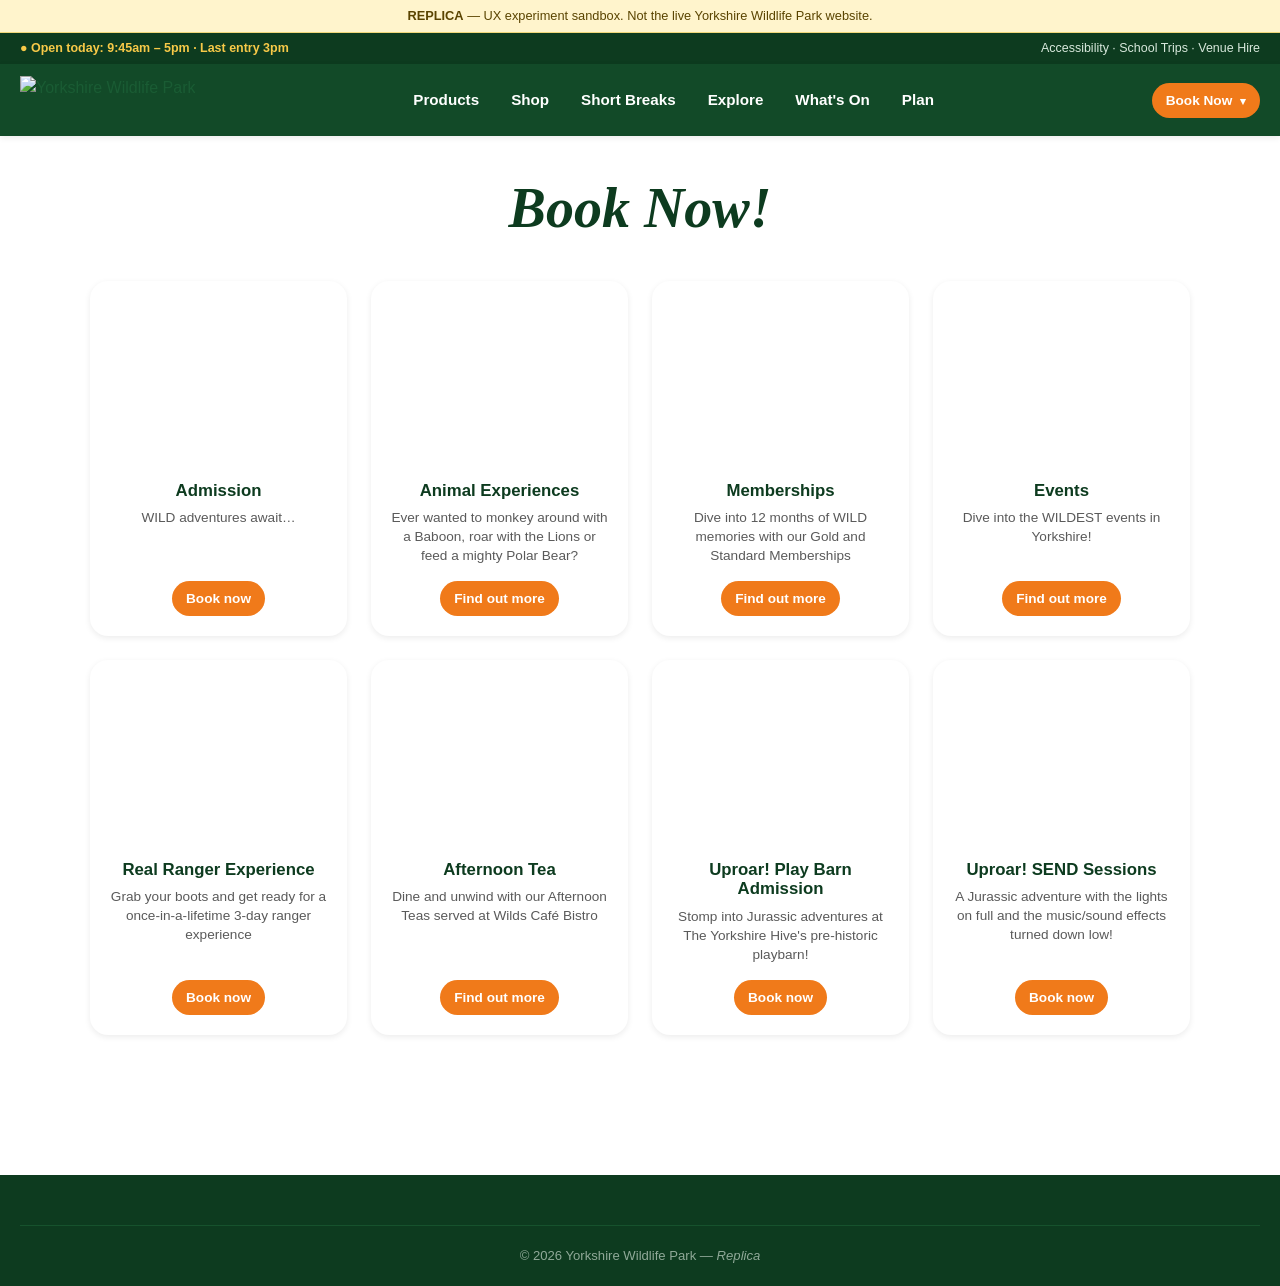
==== commit 302acf5f: "Add files via upload" ====
--- a/booking.html
+++ b/booking.html
@@ -121,6 +121,21 @@
 .sb-ci .sci-v{font-weight:700;color:var(--ywp-green-800)}
 @media(max-width:900px){.bk-grid{grid-template-columns:1fr}.sb{position:static}.dt-layout{grid-template-columns:1fr}.card-step-grid{grid-template-columns:repeat(2,1fr)}.form-row{grid-template-columns:1fr}}
 @media(max-width:600px){.stepper{gap:2px}.st .st-label{font-size:.6rem}.card-step-grid{grid-template-columns:1fr}}
+/* Product menu (step 0) */
+.product-menu-wrap{padding:40px 0 80px}
+.product-menu-wrap h1{text-align:center;font-style:italic;margin-bottom:40px;color:var(--ywp-green-900)}
+.pm-grid{display:grid;grid-template-columns:repeat(4,1fr);gap:24px;max-width:1100px;margin:0 auto}
+.pm-card{background:#fff;border-radius:var(--radius-lg);overflow:hidden;box-shadow:var(--shadow-sm);transition:transform .2s,box-shadow .2s;text-decoration:none !important;display:flex;flex-direction:column}
+.pm-card:hover{transform:translateY(-4px);box-shadow:var(--shadow-md)}
+.pm-card-img{height:180px;background-size:cover;background-position:center}
+.pm-card-body{padding:20px;text-align:center;flex:1;display:flex;flex-direction:column}
+.pm-card-body h3{font-family:var(--font-body);font-weight:700;font-size:1.05rem;color:var(--ywp-green-900);margin-bottom:8px}
+.pm-card-body p{font-size:.85rem;color:var(--ywp-muted);line-height:1.4;margin-bottom:16px;flex:1}
+.pm-card-body .btn{align-self:center}
+.checkout-hidden{display:none}
+.checkout-visible{display:block}
+@media(max-width:900px){.pm-grid{grid-template-columns:repeat(2,1fr)}}
+@media(max-width:600px){.pm-grid{grid-template-columns:1fr}}
 </style>
 </head>
 <body>
@@ -140,7 +155,7 @@
     <a href="#" class="btn btn-primary btn-sm book-now-trigger">Book Now <span class="caret">▾</span><span class="basket-badge">0</span></a>
     <div class="mega-menu">
       <div class="mega-menu-grid">
-        <a href="products.html" class="mm-item"><div class="mm-icon">🎟️</div><div><span class="mm-label">View Full Range</span><span class="mm-btn">Browse</span></div></a>
+        <a href="booking.html" class="mm-item"><div class="mm-icon">🎟️</div><div><span class="mm-label">View Full Range</span><span class="mm-btn">Browse</span></div></a>
         <a href="#" class="mm-item"><div class="mm-icon">🎵</div><div><span class="mm-label">Wild Live Concerts</span><span class="mm-btn">Book tickets</span></div></a>
         <a href="experiences.html" class="mm-item"><div class="mm-icon">🐾</div><div><span class="mm-label">Animal Experiences</span><span class="mm-btn">Book now</span></div></a>
         <a href="#" class="mm-item"><div class="mm-icon">👤</div><div><span class="mm-label">Members Admission</span><span class="mm-btn">Log in</span></div></a>
@@ -151,6 +166,59 @@
   </div>
   <button class="mobile-toggle" aria-label="Menu" onclick="document.getElementById('main-nav').classList.toggle('open')">☰</button>
 </div></header>
+
+<!-- PRODUCT MENU — "Step 0" before checkout begins -->
+<div class="product-menu-wrap" id="productMenu">
+  <div class="container">
+    <h1>Book Now!</h1>
+    <div class="pm-grid">
+
+      <a href="#" class="pm-card" onclick="startCheckout('admission');return false;">
+        <div class="pm-card-img" style="background-image:url('https://www.yorkshirewildlifepark.com/media/s0nf1svi/better-vista.jpg');"></div>
+        <div class="pm-card-body"><h3>Admission</h3><p>WILD adventures await…</p><span class="btn btn-primary btn-sm">Book now</span></div>
+      </a>
+
+      <a href="#" class="pm-card" onclick="startCheckout('experiences');return false;">
+        <div class="pm-card-img" style="background-image:url('https://www.yorkshirewildlifepark.com/media/tj0fab3y/ywp-images-3207.jpg');"></div>
+        <div class="pm-card-body"><h3>Animal Experiences</h3><p>Ever wanted to monkey around with a Baboon, roar with the Lions or feed a mighty Polar Bear?</p><span class="btn btn-primary btn-sm">Find out more</span></div>
+      </a>
+
+      <a href="#" class="pm-card" onclick="startCheckout('membership');return false;">
+        <div class="pm-card-img" style="background-image:url('https://www.yorkshirewildlifepark.com/media/ey4ndnwn/dsc04954-2.jpg');"></div>
+        <div class="pm-card-body"><h3>Memberships</h3><p>Dive into 12 months of WILD memories with our Gold and Standard Memberships</p><span class="btn btn-primary btn-sm">Find out more</span></div>
+      </a>
+
+      <a href="#" class="pm-card" onclick="startCheckout('events');return false;">
+        <div class="pm-card-img" style="background-image:url('https://www.yorkshirewildlifepark.com/media/ktldeo01/wild-live-2026-background.jpg');"></div>
+        <div class="pm-card-body"><h3>Events</h3><p>Dive into the WILDEST events in Yorkshire!</p><span class="btn btn-primary btn-sm">Find out more</span></div>
+      </a>
+
+      <a href="#" class="pm-card" onclick="startCheckout('ranger');return false;">
+        <div class="pm-card-img" style="background-image:url('https://www.yorkshirewildlifepark.com/media/0xfhej5p/ben-harrison-photography-www-benharrisonphotography-co-uk-53.jpg');"></div>
+        <div class="pm-card-body"><h3>Real Ranger Experience</h3><p>Grab your boots and get ready for a once-in-a-lifetime 3-day ranger experience</p><span class="btn btn-primary btn-sm">Book now</span></div>
+      </a>
+
+      <a href="#" class="pm-card" onclick="startCheckout('tea');return false;">
+        <div class="pm-card-img" style="background-image:url('https://www.yorkshirewildlifepark.com/media/mgxdiblp/hive-evening-02.jpg');"></div>
+        <div class="pm-card-body"><h3>Afternoon Tea</h3><p>Dine and unwind with our Afternoon Teas served at Wilds Café Bistro</p><span class="btn btn-primary btn-sm">Find out more</span></div>
+      </a>
+
+      <a href="#" class="pm-card" onclick="startCheckout('playbarn');return false;">
+        <div class="pm-card-img" style="background-image:url('https://www.yorkshirewildlifepark.com/media/px0isaks/oasis-adventure-play-zip-wire.jpg');"></div>
+        <div class="pm-card-body"><h3>Uproar! Play Barn Admission</h3><p>Stomp into Jurassic adventures at The Yorkshire Hive's pre-historic playbarn!</p><span class="btn btn-primary btn-sm">Book now</span></div>
+      </a>
+
+      <a href="#" class="pm-card" onclick="startCheckout('send');return false;">
+        <div class="pm-card-img" style="background-image:url('https://www.yorkshirewildlifepark.com/media/h4rfxec4/img_1329.jpg');"></div>
+        <div class="pm-card-body"><h3>Uproar! SEND Sessions</h3><p>A Jurassic adventure with the lights on full and the music/sound effects turned down low!</p><span class="btn btn-primary btn-sm">Book now</span></div>
+      </a>
+
+    </div>
+  </div>
+</div>
+
+<!-- Stepper + Checkout: hidden until product selected -->
+<div id="checkoutWrap" class="checkout-hidden">
 
 <!-- Stepper: 7 steps -->
 <div class="booking-progress"><div class="container">
@@ -284,6 +352,8 @@
 </aside>
 
 </div></div></div>
+
+</div><!-- /checkoutWrap -->
 
 <footer class="site-footer"><div class="container"><div class="copyright">© 2026 Yorkshire Wildlife Park — <em>Replica</em></div></div></footer>
 <script src="js/main.js"></script>
@@ -394,6 +464,14 @@
   document.getElementById('reviewContent').innerHTML=h;
 }
 
+// Start checkout — hides product menu, shows stepper + flow
+function startCheckout(product) {
+  document.getElementById('productMenu').style.display = 'none';
+  document.getElementById('checkoutWrap').classList.remove('checkout-hidden');
+  document.getElementById('checkoutWrap').classList.add('checkout-visible');
+  go(1);
+}
+
 renderCal();updateBasket();
 </script>
 </body>
--- a/css/styles.css
+++ b/css/styles.css
@@ -67,18 +67,18 @@
 .mobile-toggle { display: none; background: none; border: none; color: #fff; font-size: 1.5rem; cursor: pointer; }
 
 /* Book Now dropdown + mega menu */
-.book-now-wrap { position: relative; }
-.book-now-trigger { position: relative; }
+.book-now-wrap { position: relative; display: inline-block; }
+.book-now-trigger { position: relative; display: inline-block; }
 .book-now-trigger .caret { font-size: 0.7rem; margin-left: 4px; }
-.basket-badge { position: absolute; top: -6px; right: -8px; background: #e74c3c; color: #fff; width: 20px; height: 20px; border-radius: 50%; font-size: 0.7rem; font-weight: 700; display: none; align-items: center; justify-content: center; }
-.mega-menu { display: none; position: absolute; top: 100%; right: 0; background: #fff; border-radius: var(--radius-md); box-shadow: var(--shadow-md); padding: 16px; min-width: 520px; z-index: 200; margin-top: 8px; }
-.mega-menu.open { display: block; }
-.mega-menu-grid { display: grid; grid-template-columns: 1fr 1fr 1fr; gap: 10px; }
-.mm-item { display: flex; align-items: center; gap: 12px; padding: 14px 16px; border-radius: var(--radius-sm); transition: background 0.15s; text-decoration: none !important; border: 1px solid var(--ywp-border); }
-.mm-item:hover { background: var(--ywp-cream); }
+.basket-badge { position: absolute; top: -6px; right: -8px; background: #e74c3c; color: #fff; width: 20px; height: 20px; border-radius: 50%; font-size: 0.7rem; font-weight: 700; display: none; align-items: center; justify-content: center; z-index: 5; }
+.mega-menu { display: none; position: absolute; top: calc(100% + 8px); right: 0; background: #fff; border-radius: var(--radius-md); box-shadow: 0 12px 40px rgba(0,0,0,0.2); padding: 16px; width: 540px; z-index: 200; }
+.mega-menu.open { display: block !important; }
+.mega-menu-grid { display: grid !important; grid-template-columns: 1fr 1fr 1fr; gap: 10px; }
+.mm-item { display: flex; align-items: center; gap: 12px; padding: 14px 16px; border-radius: var(--radius-sm); transition: background 0.15s; text-decoration: none !important; border: 1px solid var(--ywp-border); color: var(--ywp-text); }
+.mm-item:hover { background: var(--ywp-cream); text-decoration: none; }
 .mm-icon { width: 36px; height: 36px; border-radius: 50%; background: var(--ywp-cream); border: 2px solid var(--ywp-green-600); display: flex; align-items: center; justify-content: center; font-size: 1rem; flex-shrink: 0; }
-.mm-item .mm-label { font-weight: 700; font-size: 0.85rem; color: var(--ywp-green-900); display: block; }
-.mm-item .mm-btn { display: inline-block; margin-top: 4px; background: var(--ywp-green-600); color: #fff; padding: 4px 12px; border-radius: var(--radius-sm); font-size: 0.72rem; font-weight: 700; }
+.mm-item .mm-label { font-weight: 700; font-size: 0.82rem; color: var(--ywp-green-900); display: block; }
+.mm-item .mm-btn { display: inline-block; margin-top: 4px; background: var(--ywp-green-600); color: #fff; padding: 4px 12px; border-radius: var(--radius-sm); font-size: 0.7rem; font-weight: 700; }
 
 /* Hero */
 .hero { position: relative; min-height: 520px; display: flex; align-items: center; color: #fff; overflow: hidden; }
@@ -207,6 +207,8 @@
   .main-nav.open { display: flex; }
   .main-nav a { width: 100%; }
   .mobile-toggle { display: block; }
+  .mega-menu { width: 300px; right: -20px; }
+  .mega-menu-grid { grid-template-columns: 1fr !important; }
   .booking-options-grid { grid-template-columns: repeat(2, 1fr); }
   .feature-cards-grid { grid-template-columns: 1fr; }
   .info-strip { grid-template-columns: repeat(2, 1fr); }
